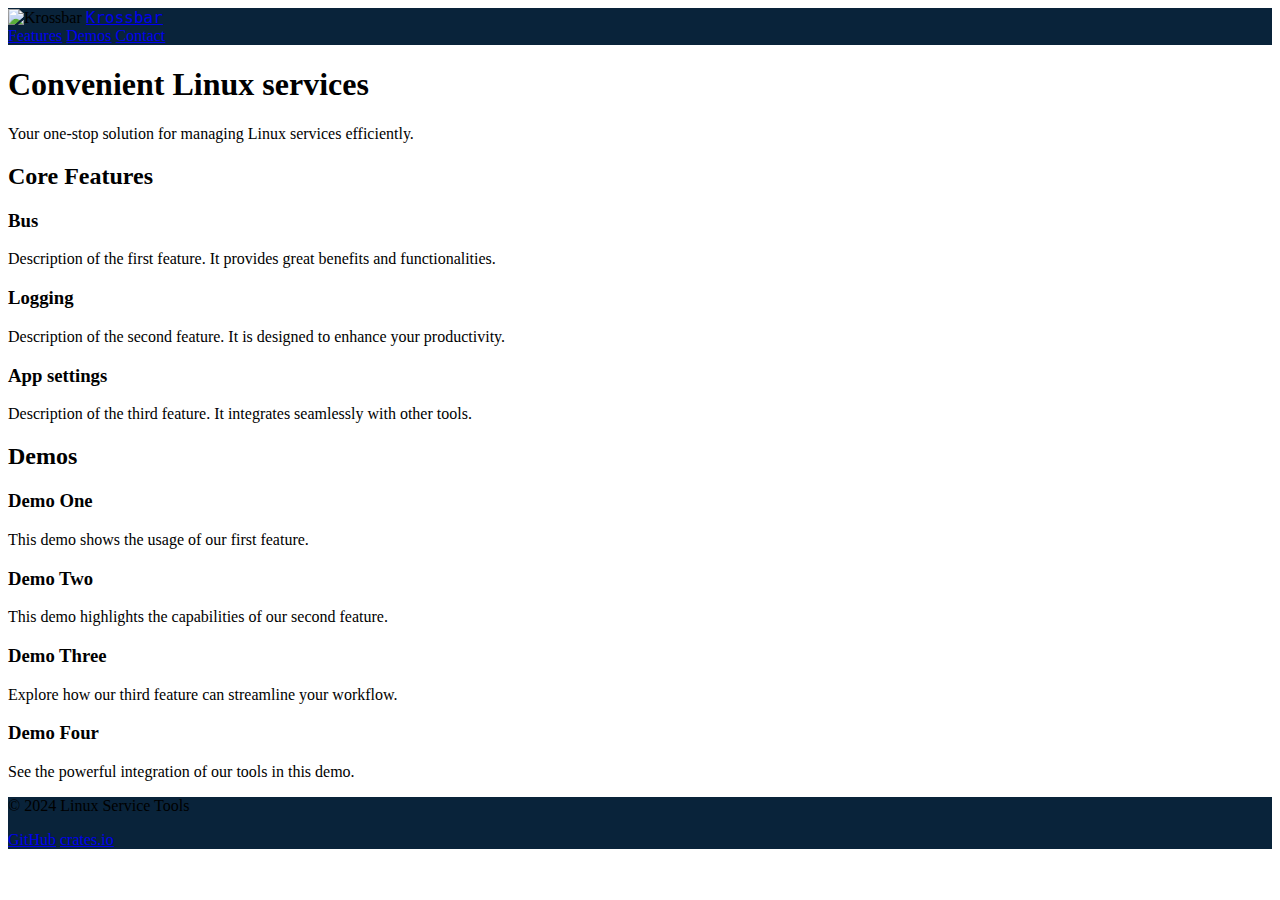
==== index.html @ 27f9d3e5 "Initial commit" ====
<!DOCTYPE html>
<html lang="en">

<head>
    <meta charset="UTF-8">
    <meta name="viewport" content="width=device-width, initial-scale=1.0">
    <title>Linux Service Tools</title>
    <link rel="stylesheet" href="https://cdnjs.cloudflare.com/ajax/libs/tailwindcss/2.2.19/tailwind.min.css">
    <style>
        .blue {
            background-color: rgb(9, 35, 58);
        }

        .title-mono {
            font-family: "Ubuntu Sans Mono", monospace;
            font-optical-sizing: auto;
        }

        .container {
            max-width: 70%;
        }
    </style>
    <link rel="preconnect" href="https://fonts.googleapis.com">
    <link rel="preconnect" href="https://fonts.gstatic.com" crossorigin>
    <link href="https://fonts.googleapis.com/css2?family=Ubuntu+Sans+Mono:ital,wght@0,400..700;1,400..700&display=swap"
        rel="stylesheet">
</head>

<body class="bg-gray-50 text-gray-800">
    <!-- Header -->
    <header class="blue text-white p-4">
        <div class="container mx-auto flex justify-between items-center">
            <div class="flex justify-left items-center">
                <img src="https://avatars.githubusercontent.com/u/106885693?s=200&v=4" alt="Krossbar" class="h-12">
                <a href="/" class="ml-6 text-4xl title-mono">Krossbar</a>
            </div>
            <nav>
                <a href="#features" class="ml-4">Features</a>
                <a href="#demos" class="ml-4">Demos</a>
                <a href="#footer" class="ml-4">Contact</a>
            </nav>
        </div>
    </header>

    <!-- Hero Section -->
    <section class="bg-white py-12">
        <div class="container mx-auto text-center ">
            <h1 class="text-4xl font-bold">Convenient Linux services</h1>
            <p class="mt-4 text-lg">Your one-stop solution for managing Linux services efficiently.</p>
        </div>
    </section>

    <!-- Features Section -->
    <section id="features" class="bg-gray-100 py-12">
        <div class="container mx-auto text-center">
            <h2 class="text-3xl font-bold mb-8">Core Features</h2>
            <div class="grid grid-cols-1 md:grid-cols-3 gap-8">
                <div class="p-4 bg-white rounded-lg shadow">
                    <h3 class="text-xl font-bold">Bus</h3>
                    <p class="mt-2">Description of the first feature. It provides great benefits and functionalities.
                    </p>
                </div>
                <div class="p-4 bg-white rounded-lg shadow">
                    <h3 class="text-xl font-bold">Logging</h3>
                    <p class="mt-2">Description of the second feature. It is designed to enhance your productivity.</p>
                </div>
                <div class="p-4 bg-white rounded-lg shadow">
                    <h3 class="text-xl font-bold">App settings</h3>
                    <p class="mt-2">Description of the third feature. It integrates seamlessly with other tools.</p>
                </div>
            </div>
        </div>
    </section>

    <!-- Demos Section -->
    <section id="demos" class="bg-white py-12">
        <div class="container mx-auto text-center">
            <h2 class="text-3xl font-bold mb-8">Demos</h2>
            <div class="grid grid-cols-1 md:grid-cols-2 gap-8">
                <div class="p-4 bg-gray-100 rounded-lg shadow">
                    <h3 class="text-xl font-bold">Demo One</h3>
                    <p class="mt-2">This demo shows the usage of our first feature.</p>
                    <div class="mt-4">
                        <script id="asciicast-1" src="https://asciinema.org/a/1.js" async></script>
                    </div>
                </div>
                <div class="p-4 bg-gray-100 rounded-lg shadow">
                    <h3 class="text-xl font-bold">Demo Two</h3>
                    <p class="mt-2">This demo highlights the capabilities of our second feature.</p>
                    <div class="mt-4">
                        <script id="asciicast-2" src="https://asciinema.org/a/2.js" async></script>
                    </div>
                </div>
                <div class="p-4 bg-gray-100 rounded-lg shadow">
                    <h3 class="text-xl font-bold">Demo Three</h3>
                    <p class="mt-2">Explore how our third feature can streamline your workflow.</p>
                    <div class="mt-4">
                        <script id="asciicast-3" src="https://asciinema.org/a/3.js" async></script>
                    </div>
                </div>
                <div class="p-4 bg-gray-100 rounded-lg shadow">
                    <h3 class="text-xl font-bold">Demo Four</h3>
                    <p class="mt-2">See the powerful integration of our tools in this demo.</p>
                    <div class="mt-4">
                        <script id="asciicast-4" src="https://asciinema.org/a/4.js" async></script>
                    </div>
                </div>
            </div>
        </div>
    </section>

    <!-- Footer -->
    <footer id="footer" class="blue text-white py-4">
        <div class="container mx-auto text-center">
            <p>&copy; 2024 Linux Service Tools</p>
            <div class="mt-4">
                <a href="https://github.com/yourproject" class="ml-4">GitHub</a>
                <a href="https://crates.io/crates/yourproject" class="ml-4">crates.io</a>
            </div>
        </div>
    </footer>
</body>

</html>
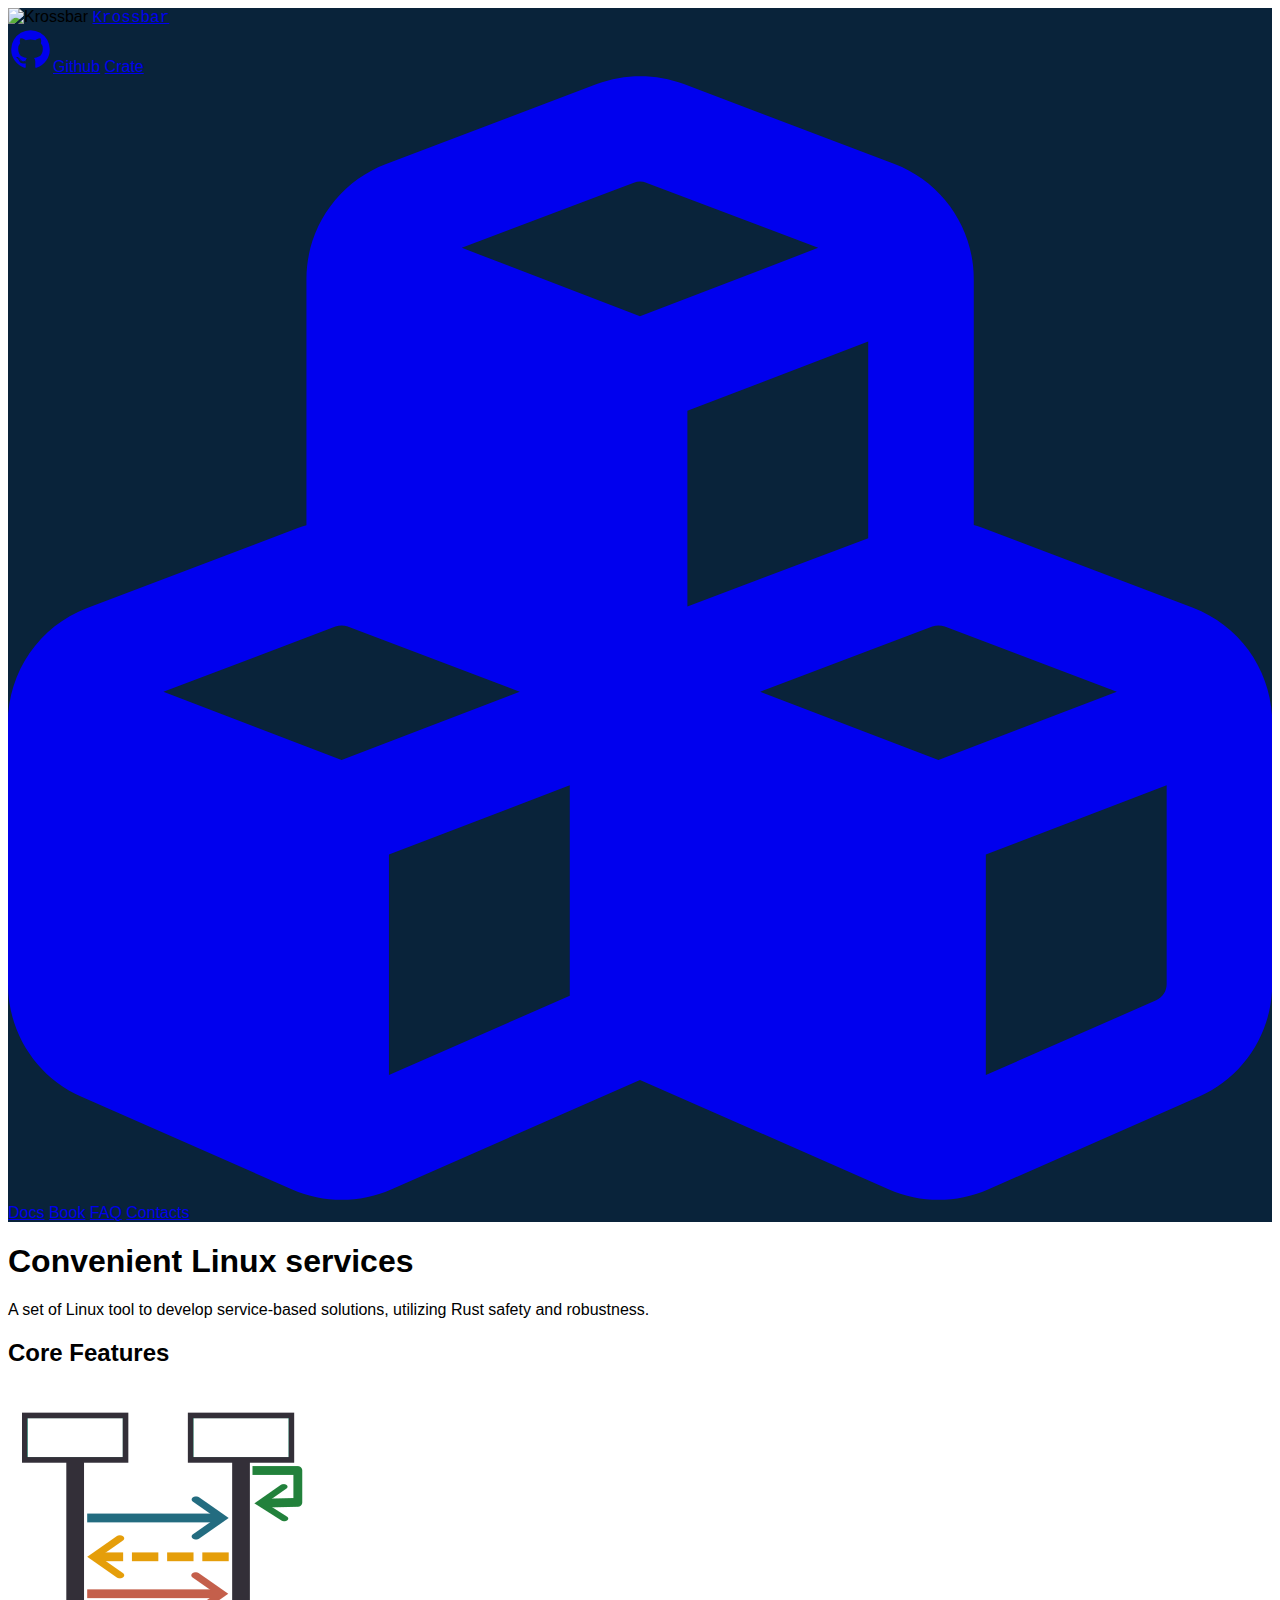
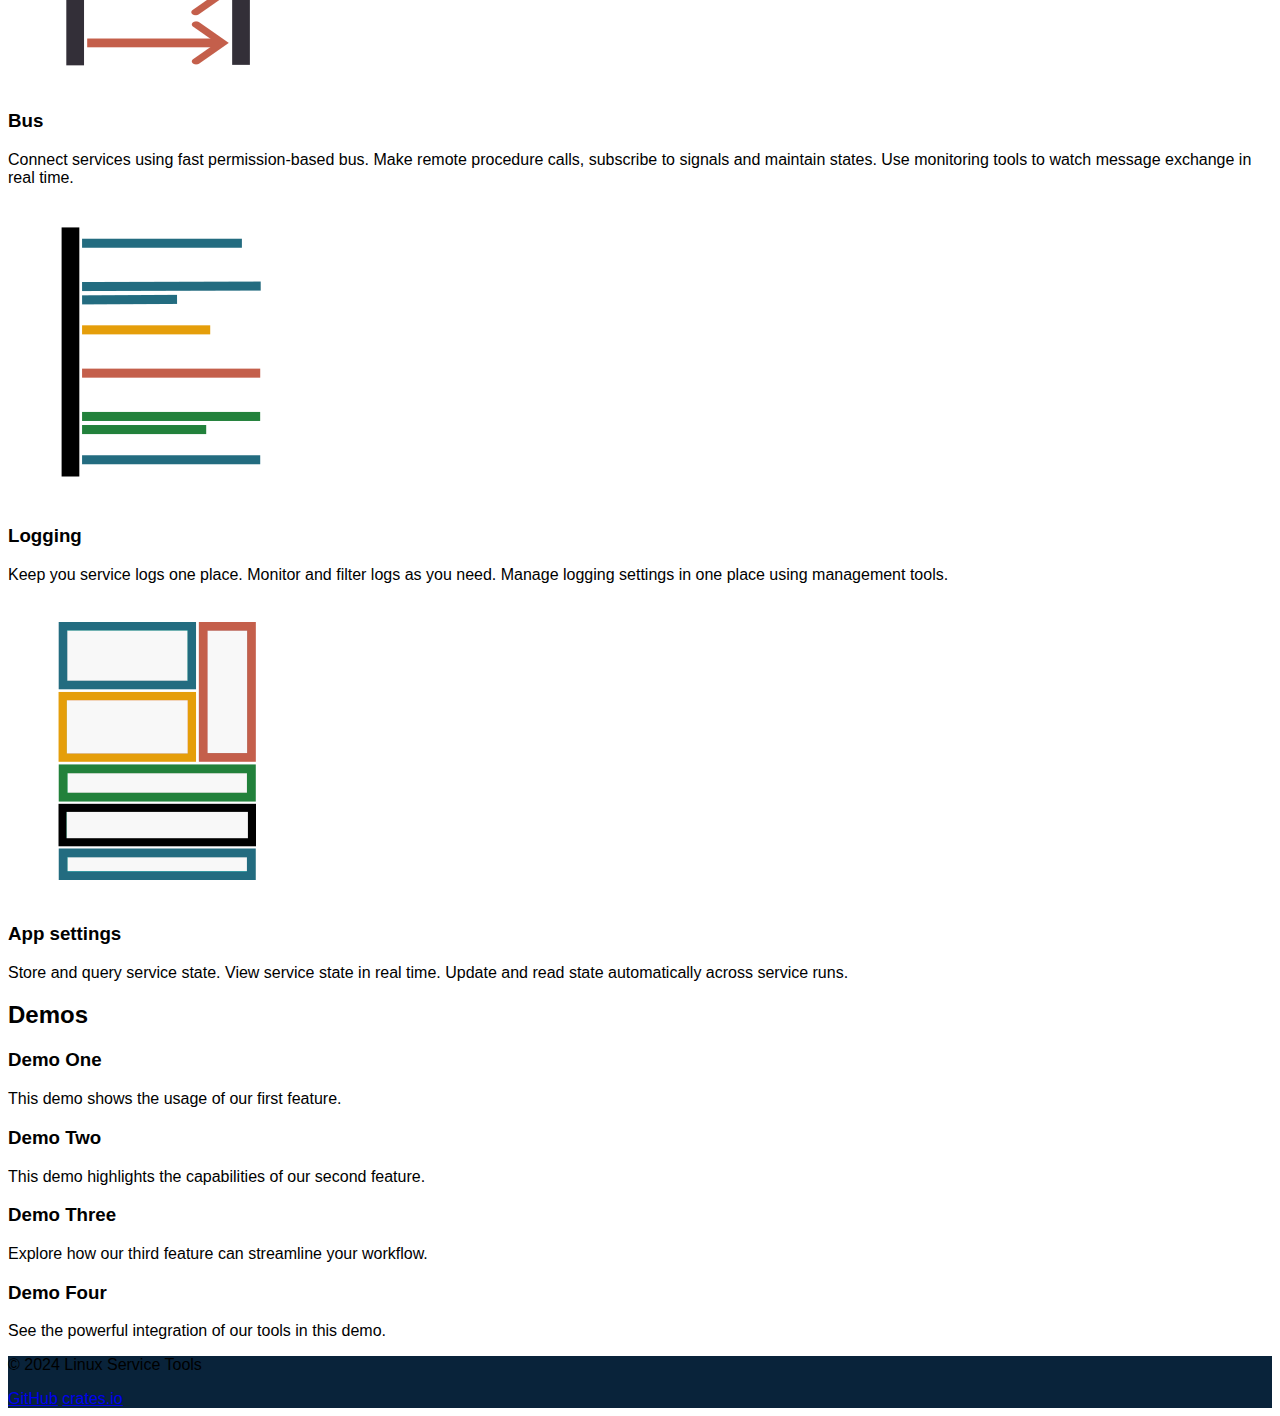
==== commit 5d5e25dd: "Add navbar" ====
--- a/index.html
+++ b/index.html
@@ -7,6 +7,10 @@
     <title>Linux Service Tools</title>
     <link rel="stylesheet" href="https://cdnjs.cloudflare.com/ajax/libs/tailwindcss/2.2.19/tailwind.min.css">
     <style>
+        body {
+            font-family: Verdana, Geneva, Tahoma, sans-serif;
+        }
+
         .blue {
             background-color: rgb(9, 35, 58);
         }
@@ -16,8 +20,15 @@
             font-optical-sizing: auto;
         }
 
-        .container {
-            max-width: 70%;
+        @media (min-width: 1536px) {
+            .container {
+                max-width: 1200px;
+            }
+        }
+
+        .navbar-logo {
+            width: 45px;
+            fill: currentColor;
         }
     </style>
     <link rel="preconnect" href="https://fonts.googleapis.com">
@@ -34,10 +45,27 @@
                 <img src="https://avatars.githubusercontent.com/u/106885693?s=200&v=4" alt="Krossbar" class="h-12">
                 <a href="/" class="ml-6 text-4xl title-mono">Krossbar</a>
             </div>
-            <nav>
-                <a href="#features" class="ml-4">Features</a>
-                <a href="#demos" class="ml-4">Demos</a>
-                <a href="#footer" class="ml-4">Contact</a>
+            <nav class="flex justify-left items-center">
+                <a href="https://github.com/krossbar-platform" class="ml-4 flex justify-left items-center"><svg
+                        width="45" height="45" viewBox="0 0 1792 1792" xmlns="http://www.w3.org/2000/svg">
+                        <path class="navbar-logo tk-svg-path"
+                            d="M896 128q209 0 385.5 103t279.5 279.5 103 385.5q0 251-146.5 451.5t-378.5 277.5q-27 5-40-7t-13-30q0-3 .5-76.5t.5-134.5q0-97-52-142 57-6 102.5-18t94-39 81-66.5 53-105 20.5-150.5q0-119-79-206 37-91-8-204-28-9-81 11t-92 44l-38 24q-93-26-192-26t-192 26q-16-11-42.5-27t-83.5-38.5-85-13.5q-45 113-8 204-79 87-79 206 0 85 20.5 150t52.5 105 80.5 67 94 39 102.5 18q-39 36-49 103-21 10-45 15t-57 5-65.5-21.5-55.5-62.5q-19-32-48.5-52t-49.5-24l-20-3q-21 0-29 4.5t-5 11.5 9 14 13 12l7 5q22 10 43.5 38t31.5 51l10 23q13 38 44 61.5t67 30 69.5 7 55.5-3.5l23-4q0 38 .5 88.5t.5 54.5q0 18-13 30t-40 7q-232-77-378.5-277.5t-146.5-451.5q0-209 103-385.5t279.5-279.5 385.5-103zm-477 1103q3-7-7-12-10-3-13 2-3 7 7 12 9 6 13-2zm31 34q7-5-2-16-10-9-16-3-7 5 2 16 10 10 16 3zm30 45q9-7 0-19-8-13-17-6-9 5 0 18t17 7zm42 42q8-8-4-19-12-12-20-3-9 8 4 19 12 12 20 3zm57 25q3-11-13-16-15-4-19 7t13 15q15 6 19-6zm63 5q0-13-17-11-16 0-16 11 0 13 17 11 16 0 16-11zm58-10q-2-11-18-9-16 3-14 15t18 8 14-14z"
+                            fill="#fff"></path>
+                    </svg><span class="ml-1 text-xl">Github</span></a>
+                <a href="#demos" class="ml-6 flex justify-left items-center"><img class="navbar-logo"
+                        src="https://crates.io/assets/cargo.png" role="none" alt=""><span
+                        class="ml-1 text-xl">Crate</span></a>
+                <a href="https://github.com/krossbar-platform" class="ml-6 flex justify-left items-center"><span
+                        class="navbar-logo" aria-hidden="true"><svg xmlns="http://www.w3.org/2000/svg"
+                            viewBox="0 0 576 512"><!--! Font Awesome Free 6.2.0 by @fontawesome - https://fontawesome.com License - https://fontawesome.com/license/free (Icons: CC BY 4.0, Fonts: SIL OFL 1.1, Code: MIT License) Copyright 2022 Fonticons, Inc. -->
+                            <path
+                                d="M290.8 48.6l78.4 29.7L288 109.5 206.8 78.3l78.4-29.7c1.8-.7 3.8-.7 5.7 0zM136 92.5V204.7c-1.3 .4-2.6 .8-3.9 1.3l-96 36.4C14.4 250.6 0 271.5 0 294.7V413.9c0 22.2 13.1 42.3 33.5 51.3l96 42.2c14.4 6.3 30.7 6.3 45.1 0L288 457.5l113.5 49.9c14.4 6.3 30.7 6.3 45.1 0l96-42.2c20.3-8.9 33.5-29.1 33.5-51.3V294.7c0-23.3-14.4-44.1-36.1-52.4l-96-36.4c-1.3-.5-2.6-.9-3.9-1.3V92.5c0-23.3-14.4-44.1-36.1-52.4l-96-36.4c-12.8-4.8-26.9-4.8-39.7 0l-96 36.4C150.4 48.4 136 69.3 136 92.5zM392 210.6l-82.4 31.2V152.6L392 121v89.6zM154.8 250.9l78.4 29.7L152 311.7 70.8 280.6l78.4-29.7c1.8-.7 3.8-.7 5.7 0zm18.8 204.4V354.8L256 323.2v95.9l-82.4 36.2zM421.2 250.9c1.8-.7 3.8-.7 5.7 0l78.4 29.7L424 311.7l-81.2-31.1 78.4-29.7zM523.2 421.2l-77.6 34.1V354.8L528 323.2v90.7c0 3.2-1.9 6-4.8 7.3z">
+                            </path>
+                        </svg></span><span class="ml-2 text-xl">Docs</span></a>
+                <a href="book" class="ml-6 flex justify-left items-center"><span class="ml-1 text-xl">Book</span></a>
+                <a href="faq" class="ml-6 flex justify-left items-center"><span class="ml-1 text-xl">FAQ</span></a>
+                <a href="contacts" class="ml-6 flex justify-left items-center"><span
+                        class="ml-1 text-xl">Contacts</span></a>
             </nav>
         </div>
     </header>
@@ -46,7 +74,8 @@
     <section class="bg-white py-12">
         <div class="container mx-auto text-center ">
             <h1 class="text-4xl font-bold">Convenient Linux services</h1>
-            <p class="mt-4 text-lg">Your one-stop solution for managing Linux services efficiently.</p>
+            <p class="mt-4 text-xl">A set of Linux tool to develop service-based solutions, utilizing Rust safety and
+                robustness.</p>
         </div>
     </section>
 
@@ -56,17 +85,24 @@
             <h2 class="text-3xl font-bold mb-8">Core Features</h2>
             <div class="grid grid-cols-1 md:grid-cols-3 gap-8">
                 <div class="p-4 bg-white rounded-lg shadow">
+                    <img src="images/feature_bus.png" alt="Bus Image" class="mx-auto mb-4">
                     <h3 class="text-xl font-bold">Bus</h3>
-                    <p class="mt-2">Description of the first feature. It provides great benefits and functionalities.
+                    <p class="mt-2">Connect services using fast permission-based bus. Make remote
+                        procedure calls, subscribe to signals and maintain states. Use monitoring tools to watch message
+                        exchange in real time.
                     </p>
                 </div>
                 <div class="p-4 bg-white rounded-lg shadow">
+                    <img src="images/feature_log.png" alt="Log Image" class="mx-auto mb-4">
                     <h3 class="text-xl font-bold">Logging</h3>
-                    <p class="mt-2">Description of the second feature. It is designed to enhance your productivity.</p>
+                    <p class="mt-2">Keep you service logs one place. Monitor and filter logs as you need. Manage logging
+                        settings in one place using management tools.</p>
                 </div>
                 <div class="p-4 bg-white rounded-lg shadow">
+                    <img src="images/feature_settings.png" alt="Settings Image" class="mx-auto mb-4">
                     <h3 class="text-xl font-bold">App settings</h3>
-                    <p class="mt-2">Description of the third feature. It integrates seamlessly with other tools.</p>
+                    <p class="mt-2">Store and query service state. View service state in real time. Update and read
+                        state automatically across service runs.</p>
                 </div>
             </div>
         </div>
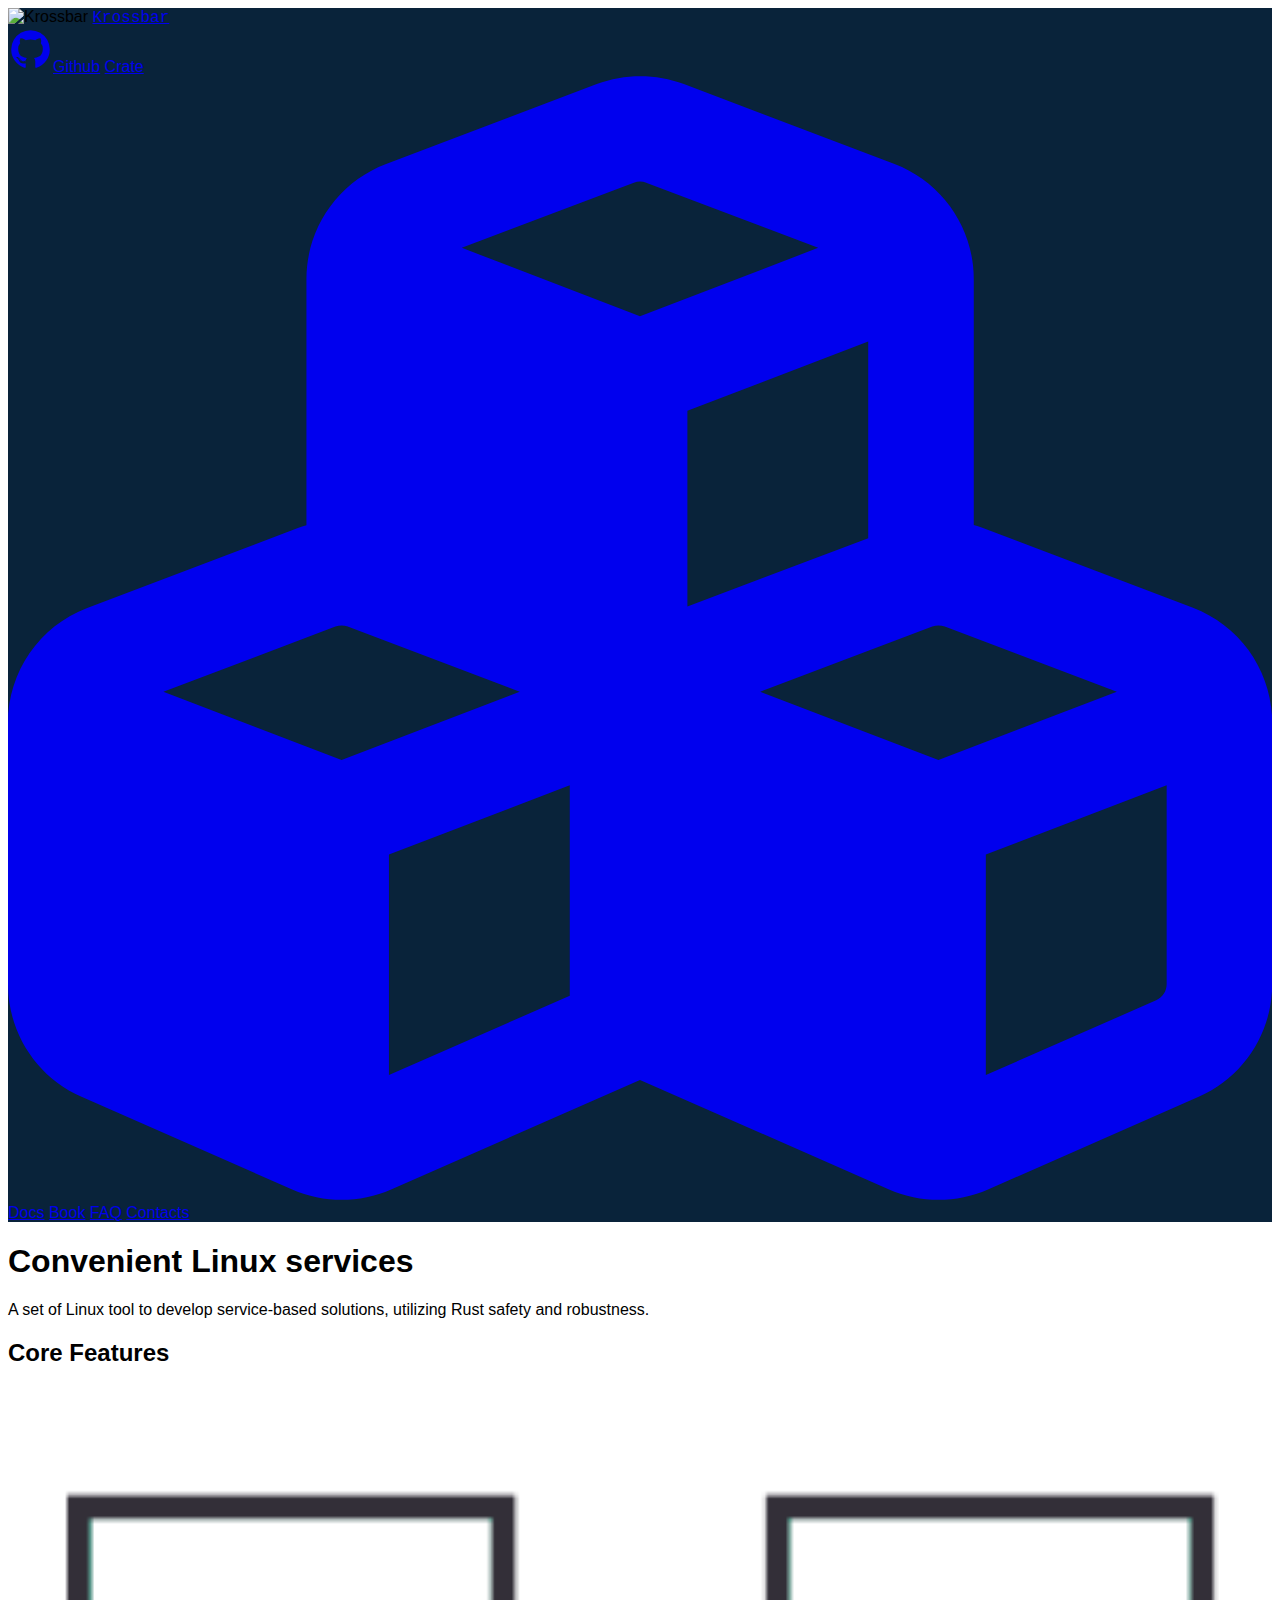
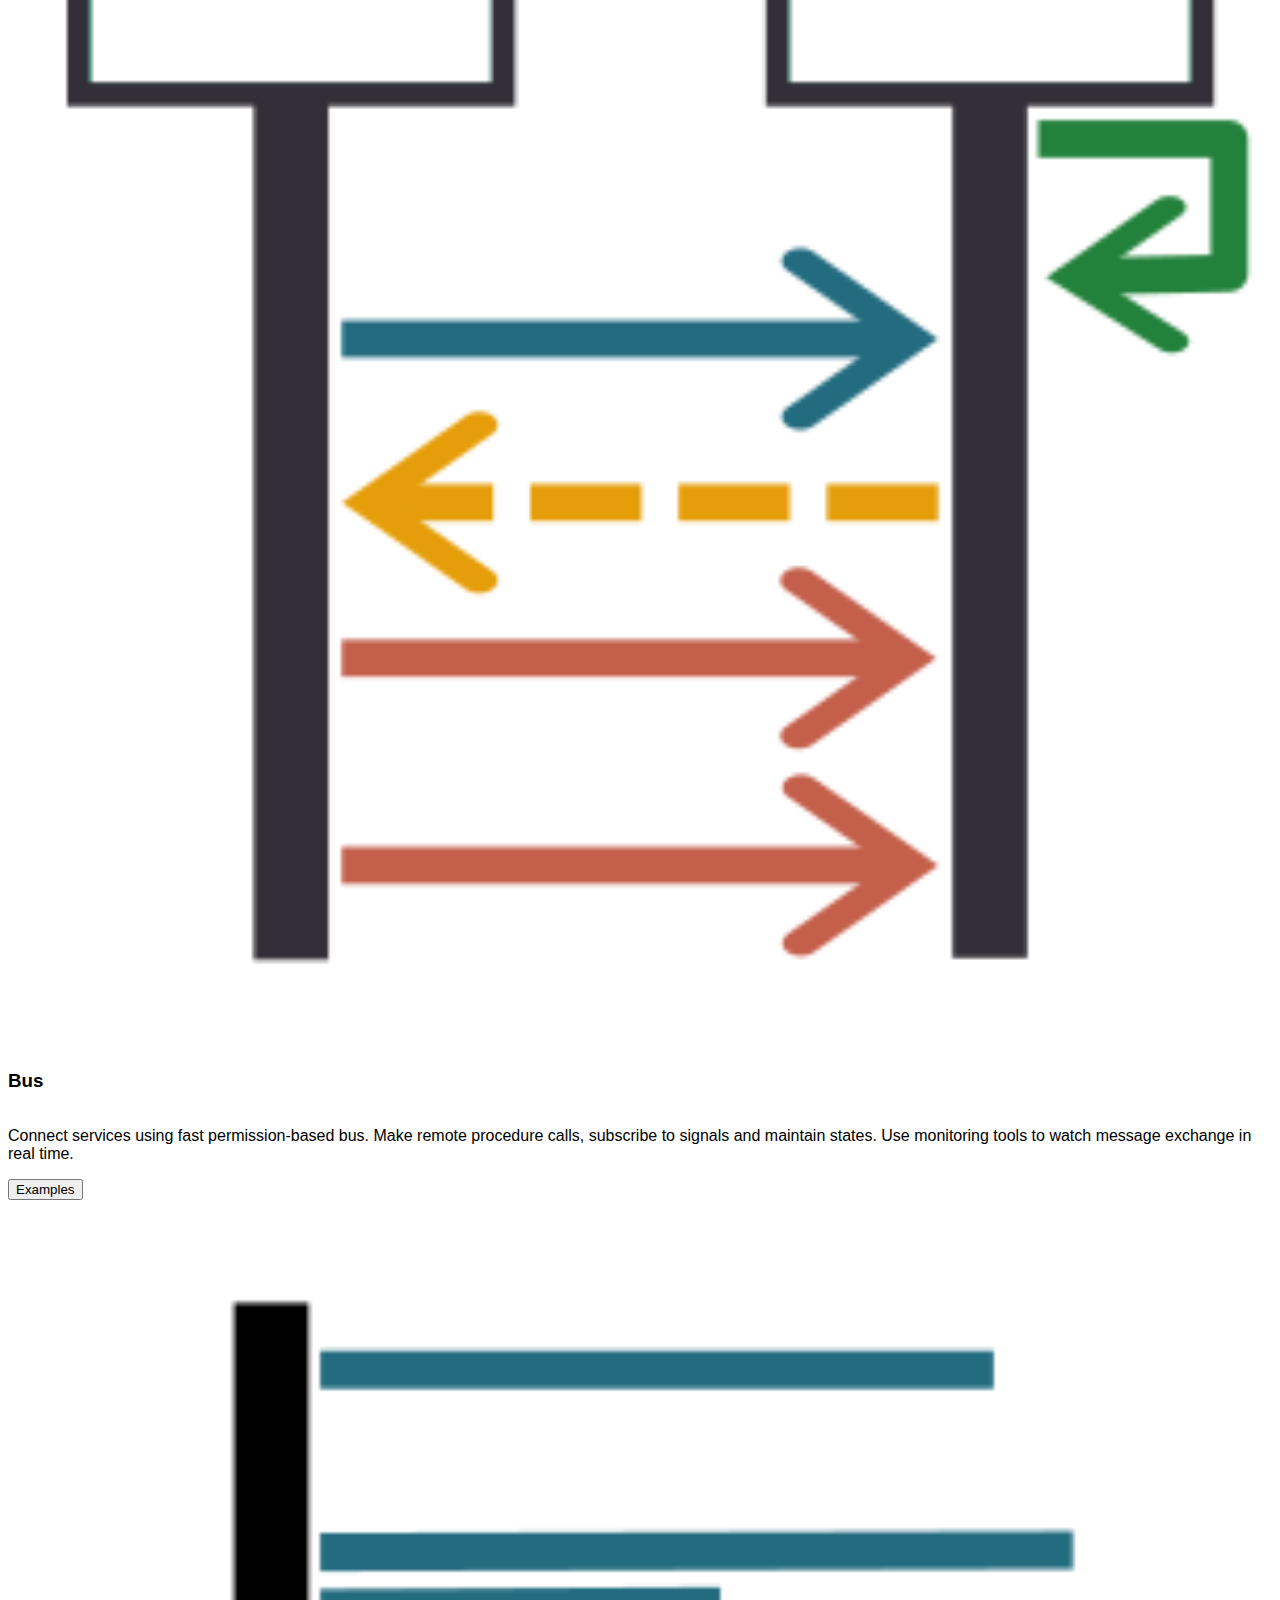
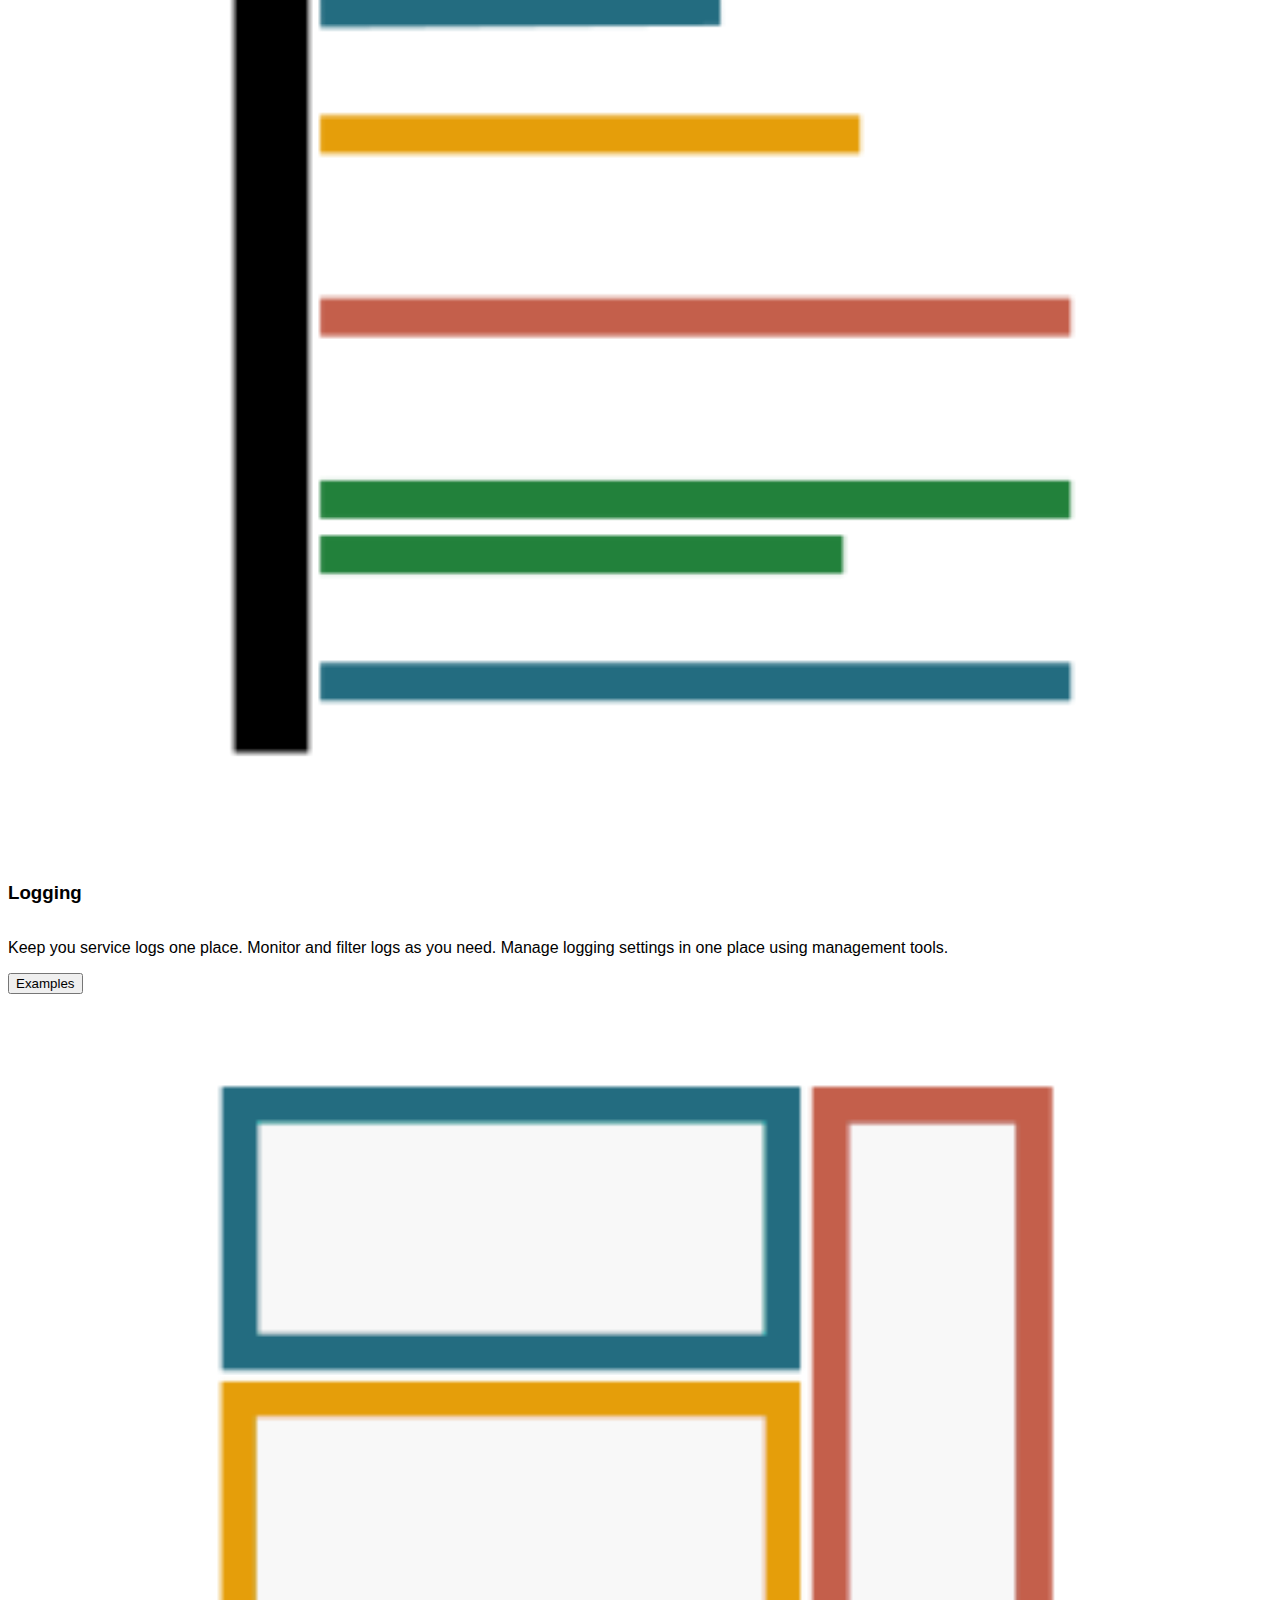
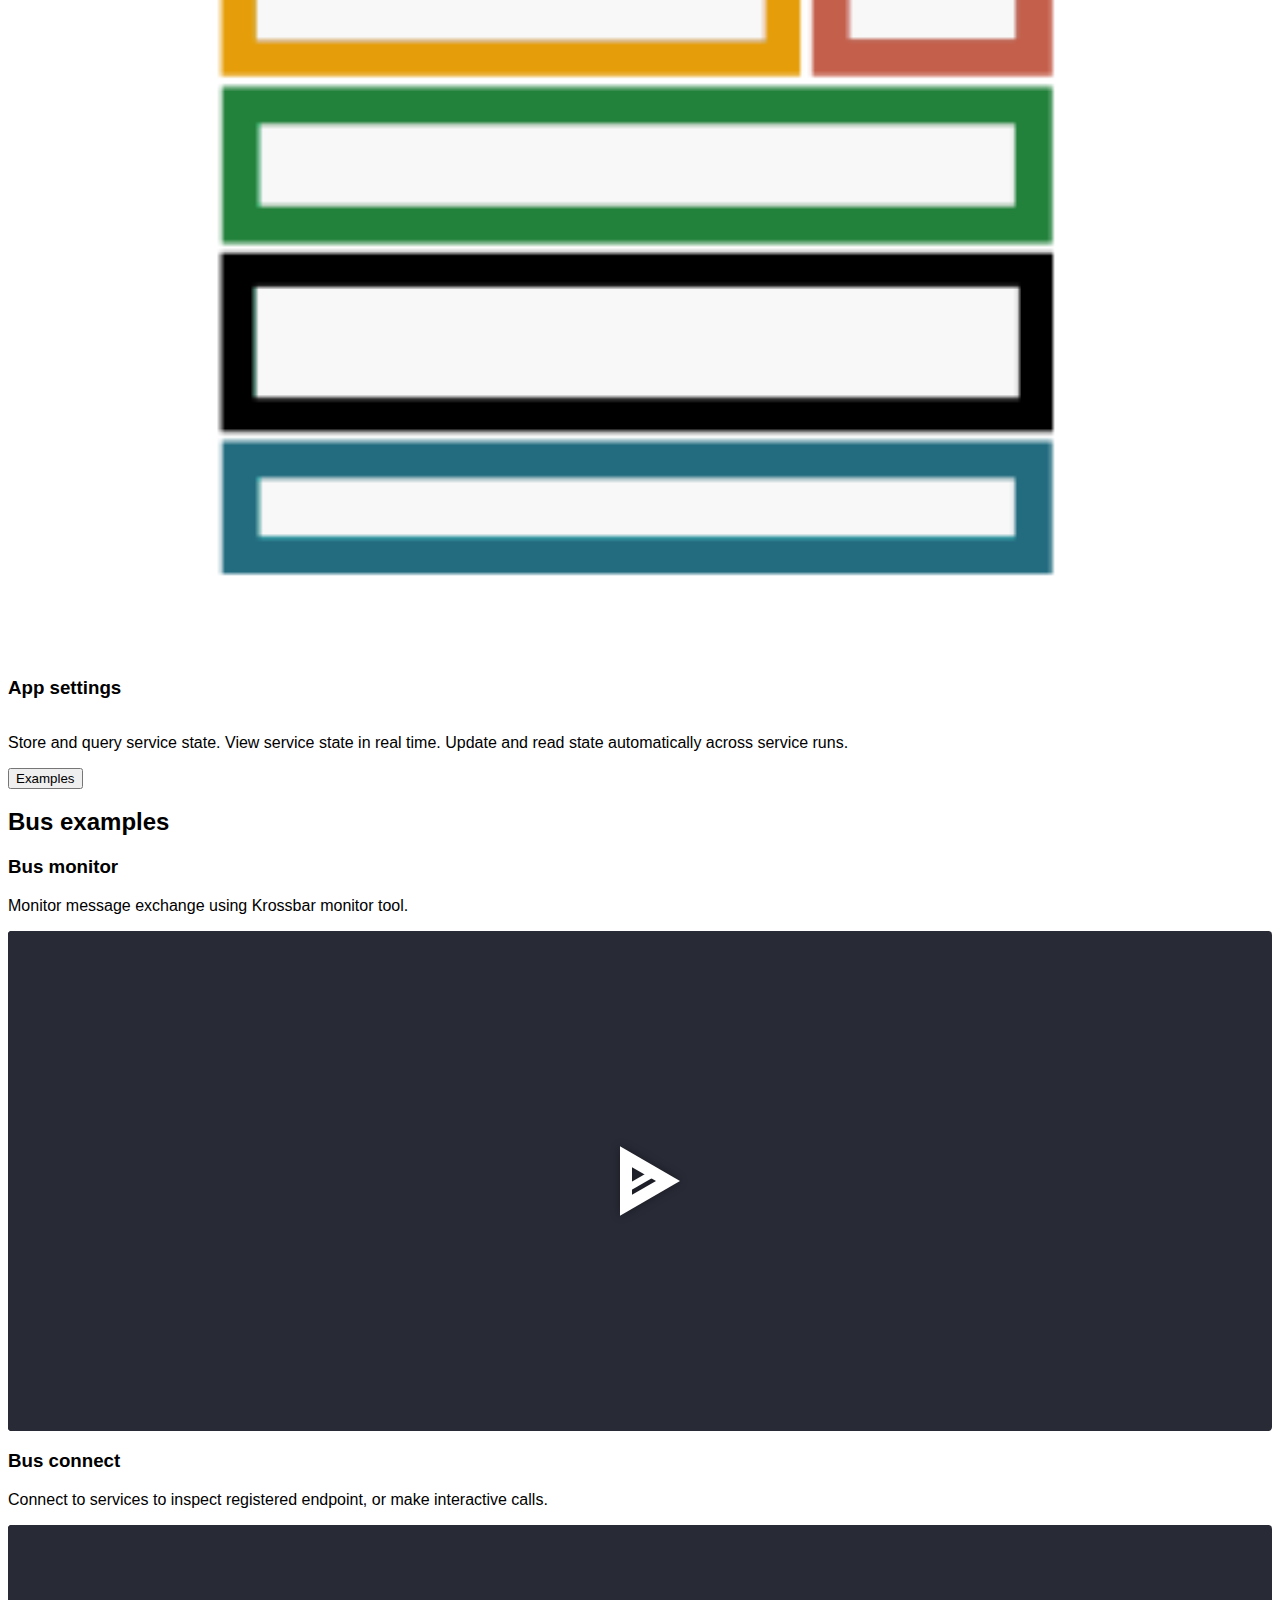
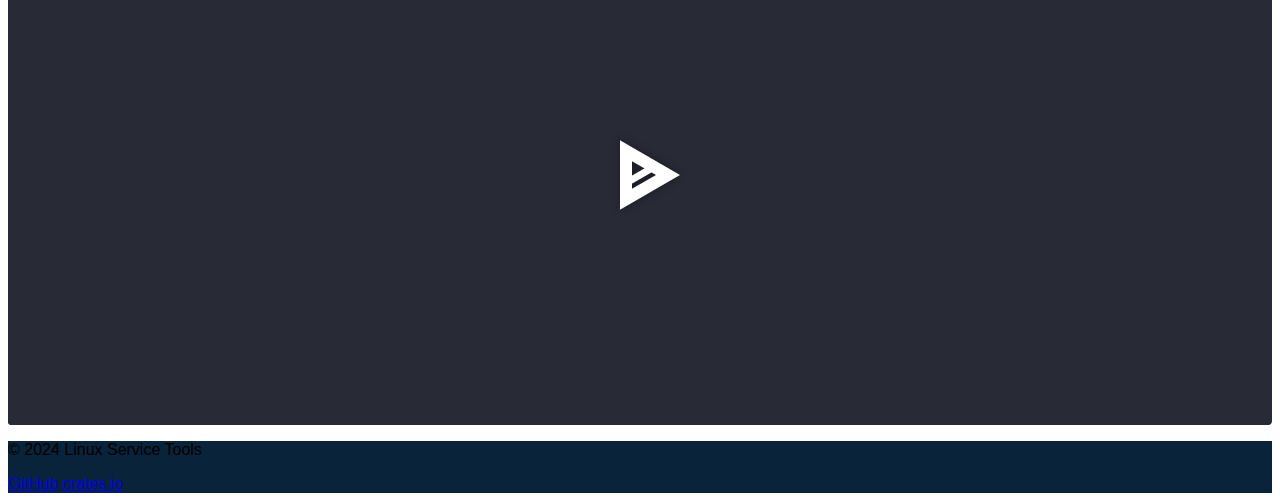
==== commit 851bdae6: "Add demo section" ====
--- a/index.html
+++ b/index.html
@@ -4,7 +4,8 @@
 <head>
     <meta charset="UTF-8">
     <meta name="viewport" content="width=device-width, initial-scale=1.0">
-    <title>Linux Service Tools</title>
+    <title>Krossbar.rs</title>
+    <link rel="icon" type="image/x-icon" href="favicon.ico">
     <link rel="stylesheet" href="https://cdnjs.cloudflare.com/ajax/libs/tailwindcss/2.2.19/tailwind.min.css">
     <style>
         body {
@@ -29,15 +30,48 @@
         .navbar-logo {
             width: 45px;
             fill: currentColor;
+        }
+
+        .flex-column {
+            justify-content: space-between;
+            flex-direction: column;
+            display: flex;
+        }
+
+        .demo-player {
+            width: 100%;
+        }
+
+        .ap-player {
+            height: 500px !important;
+        }
+
+        .ap-play-button span {
+            display: flex !important;
+            justify-content: center;
         }
     </style>
     <link rel="preconnect" href="https://fonts.googleapis.com">
     <link rel="preconnect" href="https://fonts.gstatic.com" crossorigin>
     <link href="https://fonts.googleapis.com/css2?family=Ubuntu+Sans+Mono:ital,wght@0,400..700;1,400..700&display=swap"
         rel="stylesheet">
+    <link rel="stylesheet" href="asciinema-player.css">
+    <script src="asciinema-player.min.js"></script>
+    <script>
+        var loadDemos = function () {
+            AsciinemaPlayer.create('demos/intro.cast', document.getElementById('bus-demo-1'), {
+                loop: true,
+                theme: 'dracula'
+            });
+            AsciinemaPlayer.create('demos/intro.cast', document.getElementById('bus-demo-2'), {
+                loop: true,
+                theme: 'dracula'
+            });
+        }
+    </script>
 </head>
 
-<body class="bg-gray-50 text-gray-800">
+<body class="bg-gray-50 text-gray-800" onload="loadDemos();">
     <!-- Header -->
     <header class="blue text-white p-4">
         <div class="container mx-auto flex justify-between items-center">
@@ -52,19 +86,20 @@
                             d="M896 128q209 0 385.5 103t279.5 279.5 103 385.5q0 251-146.5 451.5t-378.5 277.5q-27 5-40-7t-13-30q0-3 .5-76.5t.5-134.5q0-97-52-142 57-6 102.5-18t94-39 81-66.5 53-105 20.5-150.5q0-119-79-206 37-91-8-204-28-9-81 11t-92 44l-38 24q-93-26-192-26t-192 26q-16-11-42.5-27t-83.5-38.5-85-13.5q-45 113-8 204-79 87-79 206 0 85 20.5 150t52.5 105 80.5 67 94 39 102.5 18q-39 36-49 103-21 10-45 15t-57 5-65.5-21.5-55.5-62.5q-19-32-48.5-52t-49.5-24l-20-3q-21 0-29 4.5t-5 11.5 9 14 13 12l7 5q22 10 43.5 38t31.5 51l10 23q13 38 44 61.5t67 30 69.5 7 55.5-3.5l23-4q0 38 .5 88.5t.5 54.5q0 18-13 30t-40 7q-232-77-378.5-277.5t-146.5-451.5q0-209 103-385.5t279.5-279.5 385.5-103zm-477 1103q3-7-7-12-10-3-13 2-3 7 7 12 9 6 13-2zm31 34q7-5-2-16-10-9-16-3-7 5 2 16 10 10 16 3zm30 45q9-7 0-19-8-13-17-6-9 5 0 18t17 7zm42 42q8-8-4-19-12-12-20-3-9 8 4 19 12 12 20 3zm57 25q3-11-13-16-15-4-19 7t13 15q15 6 19-6zm63 5q0-13-17-11-16 0-16 11 0 13 17 11 16 0 16-11zm58-10q-2-11-18-9-16 3-14 15t18 8 14-14z"
                             fill="#fff"></path>
                     </svg><span class="ml-1 text-xl">Github</span></a>
-                <a href="#demos" class="ml-6 flex justify-left items-center"><img class="navbar-logo"
-                        src="https://crates.io/assets/cargo.png" role="none" alt=""><span
+                <a href="https://crates.io/search?q=krossbar" class="ml-6 flex justify-left items-center"><img
+                        class="navbar-logo" src="https://crates.io/assets/cargo.png" role="none" alt=""><span
                         class="ml-1 text-xl">Crate</span></a>
-                <a href="https://github.com/krossbar-platform" class="ml-6 flex justify-left items-center"><span
-                        class="navbar-logo" aria-hidden="true"><svg xmlns="http://www.w3.org/2000/svg"
+                <a href="https://docs.rs/releases/search?query=krossbar"
+                    class="ml-6 flex justify-left items-center"><span class="navbar-logo" aria-hidden="true"><svg
+                            xmlns="http://www.w3.org/2000/svg"
                             viewBox="0 0 576 512"><!--! Font Awesome Free 6.2.0 by @fontawesome - https://fontawesome.com License - https://fontawesome.com/license/free (Icons: CC BY 4.0, Fonts: SIL OFL 1.1, Code: MIT License) Copyright 2022 Fonticons, Inc. -->
                             <path
                                 d="M290.8 48.6l78.4 29.7L288 109.5 206.8 78.3l78.4-29.7c1.8-.7 3.8-.7 5.7 0zM136 92.5V204.7c-1.3 .4-2.6 .8-3.9 1.3l-96 36.4C14.4 250.6 0 271.5 0 294.7V413.9c0 22.2 13.1 42.3 33.5 51.3l96 42.2c14.4 6.3 30.7 6.3 45.1 0L288 457.5l113.5 49.9c14.4 6.3 30.7 6.3 45.1 0l96-42.2c20.3-8.9 33.5-29.1 33.5-51.3V294.7c0-23.3-14.4-44.1-36.1-52.4l-96-36.4c-1.3-.5-2.6-.9-3.9-1.3V92.5c0-23.3-14.4-44.1-36.1-52.4l-96-36.4c-12.8-4.8-26.9-4.8-39.7 0l-96 36.4C150.4 48.4 136 69.3 136 92.5zM392 210.6l-82.4 31.2V152.6L392 121v89.6zM154.8 250.9l78.4 29.7L152 311.7 70.8 280.6l78.4-29.7c1.8-.7 3.8-.7 5.7 0zm18.8 204.4V354.8L256 323.2v95.9l-82.4 36.2zM421.2 250.9c1.8-.7 3.8-.7 5.7 0l78.4 29.7L424 311.7l-81.2-31.1 78.4-29.7zM523.2 421.2l-77.6 34.1V354.8L528 323.2v90.7c0 3.2-1.9 6-4.8 7.3z">
                             </path>
                         </svg></span><span class="ml-2 text-xl">Docs</span></a>
-                <a href="book" class="ml-6 flex justify-left items-center"><span class="ml-1 text-xl">Book</span></a>
-                <a href="faq" class="ml-6 flex justify-left items-center"><span class="ml-1 text-xl">FAQ</span></a>
-                <a href="contacts" class="ml-6 flex justify-left items-center"><span
+                <a href="book/" class="ml-6 flex justify-left items-center"><span class="ml-1 text-xl">Book</span></a>
+                <a href="faq/" class="ml-6 flex justify-left items-center"><span class="ml-1 text-xl">FAQ</span></a>
+                <a href="contacts/" class="ml-6 flex justify-left items-center"><span
                         class="ml-1 text-xl">Contacts</span></a>
             </nav>
         </div>
@@ -72,7 +107,7 @@
 
     <!-- Hero Section -->
     <section class="bg-white py-12">
-        <div class="container mx-auto text-center ">
+        <div class="container mx-auto text-center">
             <h1 class="text-4xl font-bold">Convenient Linux services</h1>
             <p class="mt-4 text-xl">A set of Linux tool to develop service-based solutions, utilizing Rust safety and
                 robustness.</p>
@@ -80,29 +115,47 @@
     </section>
 
     <!-- Features Section -->
-    <section id="features" class="bg-gray-100 py-12">
+    <section id="features" class="bg-gray-50 py-12">
         <div class="container mx-auto text-center">
             <h2 class="text-3xl font-bold mb-8">Core Features</h2>
             <div class="grid grid-cols-1 md:grid-cols-3 gap-8">
-                <div class="p-4 bg-white rounded-lg shadow">
+                <div class="p-4 bg-white rounded-lg shadow flex-column">
                     <img src="images/feature_bus.png" alt="Bus Image" class="mx-auto mb-4">
                     <h3 class="text-xl font-bold">Bus</h3>
                     <p class="mt-2">Connect services using fast permission-based bus. Make remote
                         procedure calls, subscribe to signals and maintain states. Use monitoring tools to watch message
                         exchange in real time.
                     </p>
-                </div>
-                <div class="p-4 bg-white rounded-lg shadow">
+                    <a href="#bus-examples">
+                        <button type="button"
+                            class="text-gray-900 bg-white hover:bg-gray-100 border border-gray-200 font-medium rounded-lg text-sm px-5 py-2.5 text-center inline-flex items-center me-2 mb-2 mt-4">
+                            Examples
+                        </button>
+                    </a>
+                </div>
+                <div class="p-4 bg-white rounded-lg shadow flex-column">
                     <img src="images/feature_log.png" alt="Log Image" class="mx-auto mb-4">
                     <h3 class="text-xl font-bold">Logging</h3>
                     <p class="mt-2">Keep you service logs one place. Monitor and filter logs as you need. Manage logging
                         settings in one place using management tools.</p>
-                </div>
-                <div class="p-4 bg-white rounded-lg shadow">
+                    <a href="#log-examples">
+                        <button type="button"
+                            class="text-gray-900 bg-white hover:bg-gray-100 border border-gray-200 font-medium rounded-lg text-sm px-5 py-2.5 text-center inline-flex items-center me-2 mb-2 mt-4">
+                            Examples
+                        </button>
+                    </a>
+                </div>
+                <div class="p-4 bg-white rounded-lg shadow flex-column">
                     <img src="images/feature_settings.png" alt="Settings Image" class="mx-auto mb-4">
                     <h3 class="text-xl font-bold">App settings</h3>
                     <p class="mt-2">Store and query service state. View service state in real time. Update and read
                         state automatically across service runs.</p>
+                    <a href="#settings-examples">
+                        <button type="button"
+                            class="text-gray-900 bg-white hover:bg-gray-100 border border-gray-200 font-medium rounded-lg text-sm px-5 py-2.5 text-center inline-flex items-center me-2 mb-2 mt-4">
+                            Examples
+                        </button>
+                    </a>
                 </div>
             </div>
         </div>
@@ -110,35 +163,28 @@
 
     <!-- Demos Section -->
     <section id="demos" class="bg-white py-12">
-        <div class="container mx-auto text-center">
-            <h2 class="text-3xl font-bold mb-8">Demos</h2>
-            <div class="grid grid-cols-1 md:grid-cols-2 gap-8">
-                <div class="p-4 bg-gray-100 rounded-lg shadow">
-                    <h3 class="text-xl font-bold">Demo One</h3>
-                    <p class="mt-2">This demo shows the usage of our first feature.</p>
-                    <div class="mt-4">
-                        <script id="asciicast-1" src="https://asciinema.org/a/1.js" async></script>
-                    </div>
-                </div>
-                <div class="p-4 bg-gray-100 rounded-lg shadow">
-                    <h3 class="text-xl font-bold">Demo Two</h3>
-                    <p class="mt-2">This demo highlights the capabilities of our second feature.</p>
-                    <div class="mt-4">
-                        <script id="asciicast-2" src="https://asciinema.org/a/2.js" async></script>
-                    </div>
-                </div>
-                <div class="p-4 bg-gray-100 rounded-lg shadow">
-                    <h3 class="text-xl font-bold">Demo Three</h3>
-                    <p class="mt-2">Explore how our third feature can streamline your workflow.</p>
-                    <div class="mt-4">
-                        <script id="asciicast-3" src="https://asciinema.org/a/3.js" async></script>
-                    </div>
-                </div>
-                <div class="p-4 bg-gray-100 rounded-lg shadow">
-                    <h3 class="text-xl font-bold">Demo Four</h3>
-                    <p class="mt-2">See the powerful integration of our tools in this demo.</p>
-                    <div class="mt-4">
-                        <script id="asciicast-4" src="https://asciinema.org/a/4.js" async></script>
+        <div class="container mx-auto text-center items-center">
+            <h2 class="text-3xl font-bold mb-8"><a name="bus-examples">Bus examples</a></h2>
+            <div class="p-4 bg-gray-50 rounded-lg shadow mb-4">
+                <div class="flex flex-row">
+                    <div class="w-1/3 p-4">
+                        <h3 class="text-xl font-bold mb-4">Bus monitor</h3>
+                        <p class="flex text-xl">Monitor message exchange using Krossbar monitor tool.</p>
+                    </div>
+                    <div class="flex w-2/3 h-fit">
+                        <div class="demo-player" id="bus-demo-1"></div>
+                    </div>
+                </div>
+            </div>
+            <div class="p-4 bg-gray-50 rounded-lg shadow mb-4">
+                <div class="flex flex-row">
+                    <div class="w-1/3 p-4">
+                        <h3 class="text-xl font-bold mb-4">Bus connect</h3>
+                        <p class="flex text-xl">Connect to services to inspect registered endpoint, or make interactive
+                            calls.</p>
+                    </div>
+                    <div class="flex w-2/3 h-fit">
+                        <div class="demo-player" id="bus-demo-2"></div>
                     </div>
                 </div>
             </div>
--- a/asciinema-player.css
+++ b/asciinema-player.css
@@ -0,0 +1,2295 @@
+div.ap-wrapper {
+  outline: none;
+  height: 100%;
+  display: flex;
+  justify-content: center;
+}
+div.ap-wrapper .title-bar {
+  display: none;
+  top: -78px;
+  transition: top 0.15s linear;
+  position: absolute;
+  left: 0;
+  right: 0;
+  box-sizing: content-box;
+  font-size: 20px;
+  line-height: 1em;
+  padding: 15px;
+  font-family: sans-serif;
+  color: white;
+  background-color: rgba(0, 0, 0, 0.8);
+}
+div.ap-wrapper .title-bar img {
+  vertical-align: middle;
+  height: 48px;
+  margin-right: 16px;
+}
+div.ap-wrapper .title-bar a {
+  color: white;
+  text-decoration: underline;
+}
+div.ap-wrapper .title-bar a:hover {
+  text-decoration: none;
+}
+div.ap-wrapper:fullscreen {
+  background-color: #000;
+  width: 100%;
+  align-items: center;
+}
+div.ap-wrapper:fullscreen div.ap-player {
+  position: static;
+}
+div.ap-wrapper:fullscreen .title-bar {
+  display: initial;
+}
+div.ap-wrapper:fullscreen.hud .title-bar {
+  top: 0;
+}
+div.ap-wrapper div.ap-player {
+  text-align: left;
+  display: inline-block;
+  padding: 0px;
+  position: relative;
+  box-sizing: content-box;
+  overflow: hidden;
+  max-width: 100%;
+  border-radius: 4px;
+  font-size: 15px;
+  background-color: var(--term-color-background);
+}
+.ap-player {
+  --term-color-foreground: #ffffff;
+  --term-color-background: #000000;
+  --term-color-0: var(--term-color-foreground);
+  --term-color-1: var(--term-color-foreground);
+  --term-color-2: var(--term-color-foreground);
+  --term-color-3: var(--term-color-foreground);
+  --term-color-4: var(--term-color-foreground);
+  --term-color-5: var(--term-color-foreground);
+  --term-color-6: var(--term-color-foreground);
+  --term-color-7: var(--term-color-foreground);
+  --term-color-8: var(--term-color-0);
+  --term-color-9: var(--term-color-1);
+  --term-color-10: var(--term-color-2);
+  --term-color-11: var(--term-color-3);
+  --term-color-12: var(--term-color-4);
+  --term-color-13: var(--term-color-5);
+  --term-color-14: var(--term-color-6);
+  --term-color-15: var(--term-color-7);
+}
+.ap-player .fg-0 {
+  --fg: var(--term-color-0);
+}
+.ap-player .bg-0 {
+  --bg: var(--term-color-0);
+}
+.ap-player .fg-1 {
+  --fg: var(--term-color-1);
+}
+.ap-player .bg-1 {
+  --bg: var(--term-color-1);
+}
+.ap-player .fg-2 {
+  --fg: var(--term-color-2);
+}
+.ap-player .bg-2 {
+  --bg: var(--term-color-2);
+}
+.ap-player .fg-3 {
+  --fg: var(--term-color-3);
+}
+.ap-player .bg-3 {
+  --bg: var(--term-color-3);
+}
+.ap-player .fg-4 {
+  --fg: var(--term-color-4);
+}
+.ap-player .bg-4 {
+  --bg: var(--term-color-4);
+}
+.ap-player .fg-5 {
+  --fg: var(--term-color-5);
+}
+.ap-player .bg-5 {
+  --bg: var(--term-color-5);
+}
+.ap-player .fg-6 {
+  --fg: var(--term-color-6);
+}
+.ap-player .bg-6 {
+  --bg: var(--term-color-6);
+}
+.ap-player .fg-7 {
+  --fg: var(--term-color-7);
+}
+.ap-player .bg-7 {
+  --bg: var(--term-color-7);
+}
+.ap-player .fg-8 {
+  --fg: var(--term-color-8);
+}
+.ap-player .bg-8 {
+  --bg: var(--term-color-8);
+}
+.ap-player .fg-9 {
+  --fg: var(--term-color-9);
+}
+.ap-player .bg-9 {
+  --bg: var(--term-color-9);
+}
+.ap-player .fg-10 {
+  --fg: var(--term-color-10);
+}
+.ap-player .bg-10 {
+  --bg: var(--term-color-10);
+}
+.ap-player .fg-11 {
+  --fg: var(--term-color-11);
+}
+.ap-player .bg-11 {
+  --bg: var(--term-color-11);
+}
+.ap-player .fg-12 {
+  --fg: var(--term-color-12);
+}
+.ap-player .bg-12 {
+  --bg: var(--term-color-12);
+}
+.ap-player .fg-13 {
+  --fg: var(--term-color-13);
+}
+.ap-player .bg-13 {
+  --bg: var(--term-color-13);
+}
+.ap-player .fg-14 {
+  --fg: var(--term-color-14);
+}
+.ap-player .bg-14 {
+  --bg: var(--term-color-14);
+}
+.ap-player .fg-15 {
+  --fg: var(--term-color-15);
+}
+.ap-player .bg-15 {
+  --bg: var(--term-color-15);
+}
+.ap-player .fg-8,
+.ap-player .fg-9,
+.ap-player .fg-10,
+.ap-player .fg-11,
+.ap-player .fg-12,
+.ap-player .fg-13,
+.ap-player .fg-14,
+.ap-player .fg-15 {
+  font-weight: bold;
+}
+pre.ap-terminal {
+  box-sizing: content-box;
+  overflow: hidden;
+  padding: 0;
+  margin: 0px;
+  display: block;
+  white-space: pre;
+  word-wrap: normal;
+  word-break: normal;
+  border-radius: 0;
+  border-style: solid;
+  cursor: text;
+  border-width: 0.75em;
+  color: var(--term-color-foreground);
+  background-color: var(--term-color-background);
+  border-color: var(--term-color-background);
+  outline: none;
+  font-family: Consolas, Menlo, 'Bitstream Vera Sans Mono', monospace, 'Powerline Symbols';
+  font-variant-ligatures: none;
+}
+pre.ap-terminal .ap-line {
+  letter-spacing: normal;
+  overflow: hidden;
+}
+pre.ap-terminal .ap-line span {
+  padding: 0;
+  display: inline-block;
+  height: 100%;
+}
+pre.ap-terminal .ap-line {
+  display: block;
+  width: 100%;
+  position: relative;
+}
+pre.ap-terminal .ap-line span {
+  position: absolute;
+  color: var(--fg);
+  background-color: var(--bg);
+}
+pre.ap-terminal .ap-line .ap-inverse {
+  color: var(--bg);
+  background-color: var(--fg);
+}
+pre.ap-terminal .ap-line .cp-2580 {
+  border-top: calc(0.5em * var(--term-line-height)) solid var(--fg);
+  box-sizing: border-box;
+}
+pre.ap-terminal .ap-line .cp-2581 {
+  border-bottom: calc(0.125em * var(--term-line-height)) solid var(--fg);
+  box-sizing: border-box;
+}
+pre.ap-terminal .ap-line .cp-2582 {
+  border-bottom: calc(0.25em * var(--term-line-height)) solid var(--fg);
+  box-sizing: border-box;
+}
+pre.ap-terminal .ap-line .cp-2583 {
+  border-bottom: calc(0.375em * var(--term-line-height)) solid var(--fg);
+  box-sizing: border-box;
+}
+pre.ap-terminal .ap-line .cp-2584 {
+  border-bottom: calc(0.5em * var(--term-line-height)) solid var(--fg);
+  box-sizing: border-box;
+}
+pre.ap-terminal .ap-line .cp-2585 {
+  border-bottom: calc(0.625em * var(--term-line-height)) solid var(--fg);
+  box-sizing: border-box;
+}
+pre.ap-terminal .ap-line .cp-2586 {
+  border-bottom: calc(0.75em * var(--term-line-height)) solid var(--fg);
+  box-sizing: border-box;
+}
+pre.ap-terminal .ap-line .cp-2587 {
+  border-bottom: calc(0.875em * var(--term-line-height)) solid var(--fg);
+  box-sizing: border-box;
+}
+pre.ap-terminal .ap-line .cp-2588 {
+  background-color: var(--fg);
+}
+pre.ap-terminal .ap-line .cp-2589 {
+  border-left: 0.875ch solid var(--fg);
+  box-sizing: border-box;
+}
+pre.ap-terminal .ap-line .cp-258a {
+  border-left: 0.75ch solid var(--fg);
+  box-sizing: border-box;
+}
+pre.ap-terminal .ap-line .cp-258b {
+  border-left: 0.625ch solid var(--fg);
+  box-sizing: border-box;
+}
+pre.ap-terminal .ap-line .cp-258c {
+  border-left: 0.5ch solid var(--fg);
+  box-sizing: border-box;
+}
+pre.ap-terminal .ap-line .cp-258d {
+  border-left: 0.375ch solid var(--fg);
+  box-sizing: border-box;
+}
+pre.ap-terminal .ap-line .cp-258e {
+  border-left: 0.25ch solid var(--fg);
+  box-sizing: border-box;
+}
+pre.ap-terminal .ap-line .cp-258f {
+  border-left: 0.125ch solid var(--fg);
+  box-sizing: border-box;
+}
+pre.ap-terminal .ap-line .cp-2590 {
+  border-right: 0.5ch solid var(--fg);
+  box-sizing: border-box;
+}
+pre.ap-terminal .ap-line .cp-2591 {
+  background-color: color-mix(in srgb, var(--fg) 25%, var(--bg));
+}
+pre.ap-terminal .ap-line .cp-2592 {
+  background-color: color-mix(in srgb, var(--fg) 50%, var(--bg));
+}
+pre.ap-terminal .ap-line .cp-2593 {
+  background-color: color-mix(in srgb, var(--fg) 75%, var(--bg));
+}
+pre.ap-terminal .ap-line .cp-2594 {
+  border-top: calc(0.125em * var(--term-line-height)) solid var(--fg);
+  box-sizing: border-box;
+}
+pre.ap-terminal .ap-line .cp-2595 {
+  border-right: 0.125ch solid var(--fg);
+  box-sizing: border-box;
+}
+pre.ap-terminal .ap-line .cp-2596 {
+  border-right: 0.5ch solid var(--bg);
+  border-top: calc(0.5em * var(--term-line-height)) solid var(--bg);
+  background-color: var(--fg);
+  box-sizing: border-box;
+}
+pre.ap-terminal .ap-line .cp-2597 {
+  border-left: 0.5ch solid var(--bg);
+  border-top: calc(0.5em * var(--term-line-height)) solid var(--bg);
+  background-color: var(--fg);
+  box-sizing: border-box;
+}
+pre.ap-terminal .ap-line .cp-2598 {
+  border-right: 0.5ch solid var(--bg);
+  border-bottom: calc(0.5em * var(--term-line-height)) solid var(--bg);
+  background-color: var(--fg);
+  box-sizing: border-box;
+}
+pre.ap-terminal .ap-line .cp-2599 {
+  border-left: 0.5ch solid var(--fg);
+  border-bottom: calc(0.5em * var(--term-line-height)) solid var(--fg);
+  box-sizing: border-box;
+}
+pre.ap-terminal .ap-line .cp-259a {
+  box-sizing: border-box;
+}
+pre.ap-terminal .ap-line .cp-259a::before,
+pre.ap-terminal .ap-line .cp-259a::after {
+  content: '';
+  position: absolute;
+  width: 0.5ch;
+  height: calc(0.5em * var(--term-line-height));
+  background-color: var(--fg);
+}
+pre.ap-terminal .ap-line .cp-259a::before {
+  top: 0;
+  left: 0;
+}
+pre.ap-terminal .ap-line .cp-259a::after {
+  bottom: 0;
+  right: 0;
+}
+pre.ap-terminal .ap-line .cp-259b {
+  border-left: 0.5ch solid var(--fg);
+  border-top: calc(0.5em * var(--term-line-height)) solid var(--fg);
+  box-sizing: border-box;
+}
+pre.ap-terminal .ap-line .cp-259c {
+  border-right: 0.5ch solid var(--fg);
+  border-top: calc(0.5em * var(--term-line-height)) solid var(--fg);
+  box-sizing: border-box;
+}
+pre.ap-terminal .ap-line .cp-259d {
+  border-left: 0.5ch solid var(--bg);
+  border-bottom: calc(0.5em * var(--term-line-height)) solid var(--bg);
+  background-color: var(--fg);
+  box-sizing: border-box;
+}
+pre.ap-terminal .ap-line .cp-259e {
+  box-sizing: border-box;
+}
+pre.ap-terminal .ap-line .cp-259e::before,
+pre.ap-terminal .ap-line .cp-259e::after {
+  content: '';
+  position: absolute;
+  width: 0.5ch;
+  height: calc(0.5em * var(--term-line-height));
+  background-color: var(--fg);
+}
+pre.ap-terminal .ap-line .cp-259e::before {
+  top: 0;
+  right: 0;
+}
+pre.ap-terminal .ap-line .cp-259e::after {
+  bottom: 0;
+  left: 0;
+}
+pre.ap-terminal .ap-line .cp-259f {
+  border-right: 0.5ch solid var(--fg);
+  border-bottom: calc(0.5em * var(--term-line-height)) solid var(--fg);
+  box-sizing: border-box;
+}
+pre.ap-terminal .ap-line .cp-e0b0 {
+  border-left: 1ch solid var(--fg);
+  border-top: calc(0.5em * var(--term-line-height)) solid transparent;
+  border-bottom: calc(0.5em * var(--term-line-height)) solid transparent;
+  box-sizing: border-box;
+}
+pre.ap-terminal .ap-line .cp-e0b2 {
+  border-right: 1ch solid var(--fg);
+  border-top: calc(0.5em * var(--term-line-height)) solid transparent;
+  border-bottom: calc(0.5em * var(--term-line-height)) solid transparent;
+  box-sizing: border-box;
+}
+pre.ap-terminal.ap-cursor-on .ap-line .ap-cursor {
+  color: var(--bg);
+  background-color: var(--fg);
+  border-radius: 0.05em;
+}
+pre.ap-terminal.ap-cursor-on .ap-line .ap-cursor.ap-inverse {
+  color: var(--fg);
+  background-color: var(--bg);
+}
+pre.ap-terminal:not(.ap-blink) .ap-line .ap-blink {
+  color: transparent;
+}
+pre.ap-terminal .ap-bright {
+  font-weight: bold;
+}
+pre.ap-terminal .ap-faint {
+  opacity: 0.5;
+}
+pre.ap-terminal .ap-underline {
+  text-decoration: underline;
+}
+pre.ap-terminal .ap-italic {
+  font-style: italic;
+}
+pre.ap-terminal .ap-strikethrough {
+  text-decoration: line-through;
+}
+.ap-line span {
+  --fg: var(--term-color-foreground);
+  --bg: var(--term-color-background);
+}
+div.ap-player div.ap-control-bar {
+  width: 100%;
+  height: 32px;
+  display: flex;
+  justify-content: space-between;
+  align-items: stretch;
+  background: linear-gradient(to bottom, rgba(0, 0, 0, 0.5) 0%, #000000 25%, #000000 100%);
+  color: #bbb;
+  box-sizing: content-box;
+  line-height: 1;
+  position: absolute;
+  bottom: 0;
+  left: 0;
+  opacity: 0;
+  transition: opacity 0.15s linear;
+  user-select: none;
+  z-index: 30;
+}
+div.ap-player div.ap-control-bar * {
+  box-sizing: inherit;
+  font-size: 0;
+  font-family: Helvetica, Arial, sans-serif;
+  font-weight: bold;
+}
+div.ap-control-bar svg.ap-icon path {
+  fill: #bbb;
+}
+div.ap-control-bar span.ap-playback-button {
+  display: block;
+  flex: 0 0 auto;
+  cursor: pointer;
+  height: 12px;
+  width: 12px;
+  padding: 10px;
+}
+div.ap-control-bar span.ap-playback-button svg {
+  height: 12px;
+  width: 12px;
+}
+div.ap-control-bar span.ap-timer {
+  display: block;
+  flex: 0 0 auto;
+  min-width: 50px;
+  margin: 0 10px;
+  height: 100%;
+  text-align: center;
+  font-size: 11px;
+  line-height: 34px;
+  cursor: default;
+}
+div.ap-control-bar span.ap-timer span {
+  display: inline-block;
+  font-size: inherit;
+}
+div.ap-control-bar span.ap-timer .ap-time-remaining {
+  display: none;
+}
+div.ap-control-bar span.ap-timer:hover .ap-time-elapsed {
+  display: none;
+}
+div.ap-control-bar span.ap-timer:hover .ap-time-remaining {
+  display: inline;
+}
+div.ap-control-bar .ap-progressbar {
+  display: block;
+  flex: 1 1 auto;
+  height: 100%;
+  padding: 0 10px;
+}
+div.ap-control-bar .ap-progressbar .ap-bar {
+  display: block;
+  position: relative;
+  cursor: default;
+  height: 100%;
+  font-size: 0;
+}
+div.ap-control-bar .ap-progressbar .ap-bar .ap-gutter {
+  display: block;
+  position: absolute;
+  top: 15px;
+  left: 0;
+  right: 0;
+  height: 3px;
+  background-color: #333;
+}
+div.ap-control-bar .ap-progressbar .ap-bar .ap-gutter .ap-gutter-fill {
+  display: inline-block;
+  height: 100%;
+  background-color: #bbb;
+  border-radius: 3px;
+  z-index: 10;
+}
+div.ap-control-bar.ap-seekable .ap-progressbar .ap-bar {
+  cursor: pointer;
+}
+div.ap-control-bar .ap-fullscreen-button {
+  display: block;
+  flex: 0 0 auto;
+  width: 14px;
+  height: 14px;
+  padding: 9px;
+  cursor: pointer;
+}
+div.ap-control-bar .ap-fullscreen-button svg {
+  width: 14px;
+  height: 14px;
+}
+div.ap-control-bar .ap-fullscreen-button svg:first-child {
+  display: inline;
+}
+div.ap-control-bar .ap-fullscreen-button svg:last-child {
+  display: none;
+}
+div.ap-wrapper.ap-hud .ap-control-bar {
+  opacity: 1;
+}
+div.ap-wrapper:fullscreen .ap-fullscreen-button svg:first-child {
+  display: none;
+}
+div.ap-wrapper:fullscreen .ap-fullscreen-button svg:last-child {
+  display: inline;
+}
+span.ap-progressbar span.ap-marker-container {
+  display: block;
+  top: 0;
+  bottom: 0;
+  width: 21px;
+  position: absolute;
+  margin-left: -10px;
+  z-index: 9;
+}
+span.ap-marker-container span.ap-marker {
+  display: block;
+  top: 13px;
+  bottom: 12px;
+  left: 7px;
+  right: 7px;
+  background-color: #555;
+  position: absolute;
+  transition: top 0.1s, bottom 0.1s, left 0.1s, right 0.1s, background-color 0.1s;
+  border-radius: 50%;
+}
+span.ap-marker-container span.ap-marker.ap-marker-past {
+  background-color: #bbb;
+}
+span.ap-marker-container span.ap-marker:hover,
+span.ap-marker-container:hover span.ap-marker {
+  background-color: #bbb;
+  top: 11px;
+  bottom: 10px;
+  left: 5px;
+  right: 5px;
+}
+span.ap-marker-container span.ap-marker-tooltip {
+  visibility: hidden;
+  background-color: #333;
+  color: #bbb;
+  text-align: center;
+  padding: 2px 8px 0px 8px;
+  border-radius: 4px;
+  position: absolute;
+  z-index: 1;
+  white-space: nowrap;
+  /* Prevents the text from wrapping and makes sure the tooltip width adapts to the text length */
+  font-size: 11px;
+  line-height: 2em;
+  bottom: 100%;
+  left: 50%;
+  transform: translateX(-50%);
+}
+span.ap-marker-container:hover span.ap-marker-tooltip {
+  visibility: visible;
+}
+.ap-player .ap-overlay {
+  z-index: 10;
+  background-repeat: no-repeat;
+  background-position: center;
+  position: absolute;
+  top: 0;
+  left: 0;
+  right: 0;
+  bottom: 0;
+  display: flex;
+  justify-content: center;
+  align-items: center;
+}
+.ap-player .ap-overlay-start {
+  cursor: pointer;
+}
+.ap-player .ap-overlay-start .ap-play-button {
+  font-size: 0px;
+  position: absolute;
+  left: 0;
+  top: 0;
+  right: 0;
+  bottom: 0;
+  text-align: center;
+  color: white;
+  height: 80px;
+  max-height: 66%;
+  margin: auto;
+}
+.ap-player .ap-overlay-start .ap-play-button div {
+  height: 100%;
+}
+.ap-player .ap-overlay-start .ap-play-button div span {
+  height: 100%;
+  display: block;
+}
+.ap-player .ap-overlay-start .ap-play-button div span svg {
+  height: 100%;
+}
+.ap-player .ap-overlay-start .ap-play-button svg {
+  filter: drop-shadow(0px 0px 5px rgba(0, 0, 0, 0.4));
+}
+.ap-player .ap-overlay-loading .ap-loader {
+  width: 48px;
+  height: 48px;
+  border-radius: 50%;
+  display: inline-block;
+  position: relative;
+  border: 10px solid;
+  border-color: rgba(255, 255, 255, 0.3) rgba(255, 255, 255, 0.5) rgba(255, 255, 255, 0.7) #ffffff;
+  border-color: color-mix(in srgb, var(--term-color-foreground) 30%, var(--term-color-background)) color-mix(in srgb, var(--term-color-foreground) 50%, var(--term-color-background)) color-mix(in srgb, var(--term-color-foreground) 70%, var(--term-color-background)) color-mix(in srgb, var(--term-color-foreground) 100%, var(--term-color-background));
+  box-sizing: border-box;
+  animation: ap-loader-rotation 1s linear infinite;
+}
+.ap-player .ap-overlay-info {
+  background-color: var(--term-color-background);
+}
+.ap-player .ap-overlay-info span {
+  font-family: Consolas, Menlo, 'Bitstream Vera Sans Mono', monospace, 'Powerline Symbols';
+  font-variant-ligatures: none;
+  font-size: 2em;
+  color: var(--term-color-foreground);
+}
+.ap-player .ap-overlay-info span .ap-line {
+  letter-spacing: normal;
+  overflow: hidden;
+}
+.ap-player .ap-overlay-info span .ap-line span {
+  padding: 0;
+  display: inline-block;
+  height: 100%;
+}
+.ap-player .ap-overlay-error span {
+  font-size: 8em;
+}
+@keyframes ap-loader-rotation {
+  0% {
+    transform: rotate(0deg);
+  }
+  100% {
+    transform: rotate(360deg);
+  }
+}
+.ap-terminal .fg-16 {
+  --fg: #000000;
+}
+.ap-terminal .bg-16 {
+  --bg: #000000;
+}
+.ap-terminal .fg-17 {
+  --fg: #00005f;
+}
+.ap-terminal .bg-17 {
+  --bg: #00005f;
+}
+.ap-terminal .fg-18 {
+  --fg: #000087;
+}
+.ap-terminal .bg-18 {
+  --bg: #000087;
+}
+.ap-terminal .fg-19 {
+  --fg: #0000af;
+}
+.ap-terminal .bg-19 {
+  --bg: #0000af;
+}
+.ap-terminal .fg-20 {
+  --fg: #0000d7;
+}
+.ap-terminal .bg-20 {
+  --bg: #0000d7;
+}
+.ap-terminal .fg-21 {
+  --fg: #0000ff;
+}
+.ap-terminal .bg-21 {
+  --bg: #0000ff;
+}
+.ap-terminal .fg-22 {
+  --fg: #005f00;
+}
+.ap-terminal .bg-22 {
+  --bg: #005f00;
+}
+.ap-terminal .fg-23 {
+  --fg: #005f5f;
+}
+.ap-terminal .bg-23 {
+  --bg: #005f5f;
+}
+.ap-terminal .fg-24 {
+  --fg: #005f87;
+}
+.ap-terminal .bg-24 {
+  --bg: #005f87;
+}
+.ap-terminal .fg-25 {
+  --fg: #005faf;
+}
+.ap-terminal .bg-25 {
+  --bg: #005faf;
+}
+.ap-terminal .fg-26 {
+  --fg: #005fd7;
+}
+.ap-terminal .bg-26 {
+  --bg: #005fd7;
+}
+.ap-terminal .fg-27 {
+  --fg: #005fff;
+}
+.ap-terminal .bg-27 {
+  --bg: #005fff;
+}
+.ap-terminal .fg-28 {
+  --fg: #008700;
+}
+.ap-terminal .bg-28 {
+  --bg: #008700;
+}
+.ap-terminal .fg-29 {
+  --fg: #00875f;
+}
+.ap-terminal .bg-29 {
+  --bg: #00875f;
+}
+.ap-terminal .fg-30 {
+  --fg: #008787;
+}
+.ap-terminal .bg-30 {
+  --bg: #008787;
+}
+.ap-terminal .fg-31 {
+  --fg: #0087af;
+}
+.ap-terminal .bg-31 {
+  --bg: #0087af;
+}
+.ap-terminal .fg-32 {
+  --fg: #0087d7;
+}
+.ap-terminal .bg-32 {
+  --bg: #0087d7;
+}
+.ap-terminal .fg-33 {
+  --fg: #0087ff;
+}
+.ap-terminal .bg-33 {
+  --bg: #0087ff;
+}
+.ap-terminal .fg-34 {
+  --fg: #00af00;
+}
+.ap-terminal .bg-34 {
+  --bg: #00af00;
+}
+.ap-terminal .fg-35 {
+  --fg: #00af5f;
+}
+.ap-terminal .bg-35 {
+  --bg: #00af5f;
+}
+.ap-terminal .fg-36 {
+  --fg: #00af87;
+}
+.ap-terminal .bg-36 {
+  --bg: #00af87;
+}
+.ap-terminal .fg-37 {
+  --fg: #00afaf;
+}
+.ap-terminal .bg-37 {
+  --bg: #00afaf;
+}
+.ap-terminal .fg-38 {
+  --fg: #00afd7;
+}
+.ap-terminal .bg-38 {
+  --bg: #00afd7;
+}
+.ap-terminal .fg-39 {
+  --fg: #00afff;
+}
+.ap-terminal .bg-39 {
+  --bg: #00afff;
+}
+.ap-terminal .fg-40 {
+  --fg: #00d700;
+}
+.ap-terminal .bg-40 {
+  --bg: #00d700;
+}
+.ap-terminal .fg-41 {
+  --fg: #00d75f;
+}
+.ap-terminal .bg-41 {
+  --bg: #00d75f;
+}
+.ap-terminal .fg-42 {
+  --fg: #00d787;
+}
+.ap-terminal .bg-42 {
+  --bg: #00d787;
+}
+.ap-terminal .fg-43 {
+  --fg: #00d7af;
+}
+.ap-terminal .bg-43 {
+  --bg: #00d7af;
+}
+.ap-terminal .fg-44 {
+  --fg: #00d7d7;
+}
+.ap-terminal .bg-44 {
+  --bg: #00d7d7;
+}
+.ap-terminal .fg-45 {
+  --fg: #00d7ff;
+}
+.ap-terminal .bg-45 {
+  --bg: #00d7ff;
+}
+.ap-terminal .fg-46 {
+  --fg: #00ff00;
+}
+.ap-terminal .bg-46 {
+  --bg: #00ff00;
+}
+.ap-terminal .fg-47 {
+  --fg: #00ff5f;
+}
+.ap-terminal .bg-47 {
+  --bg: #00ff5f;
+}
+.ap-terminal .fg-48 {
+  --fg: #00ff87;
+}
+.ap-terminal .bg-48 {
+  --bg: #00ff87;
+}
+.ap-terminal .fg-49 {
+  --fg: #00ffaf;
+}
+.ap-terminal .bg-49 {
+  --bg: #00ffaf;
+}
+.ap-terminal .fg-50 {
+  --fg: #00ffd7;
+}
+.ap-terminal .bg-50 {
+  --bg: #00ffd7;
+}
+.ap-terminal .fg-51 {
+  --fg: #00ffff;
+}
+.ap-terminal .bg-51 {
+  --bg: #00ffff;
+}
+.ap-terminal .fg-52 {
+  --fg: #5f0000;
+}
+.ap-terminal .bg-52 {
+  --bg: #5f0000;
+}
+.ap-terminal .fg-53 {
+  --fg: #5f005f;
+}
+.ap-terminal .bg-53 {
+  --bg: #5f005f;
+}
+.ap-terminal .fg-54 {
+  --fg: #5f0087;
+}
+.ap-terminal .bg-54 {
+  --bg: #5f0087;
+}
+.ap-terminal .fg-55 {
+  --fg: #5f00af;
+}
+.ap-terminal .bg-55 {
+  --bg: #5f00af;
+}
+.ap-terminal .fg-56 {
+  --fg: #5f00d7;
+}
+.ap-terminal .bg-56 {
+  --bg: #5f00d7;
+}
+.ap-terminal .fg-57 {
+  --fg: #5f00ff;
+}
+.ap-terminal .bg-57 {
+  --bg: #5f00ff;
+}
+.ap-terminal .fg-58 {
+  --fg: #5f5f00;
+}
+.ap-terminal .bg-58 {
+  --bg: #5f5f00;
+}
+.ap-terminal .fg-59 {
+  --fg: #5f5f5f;
+}
+.ap-terminal .bg-59 {
+  --bg: #5f5f5f;
+}
+.ap-terminal .fg-60 {
+  --fg: #5f5f87;
+}
+.ap-terminal .bg-60 {
+  --bg: #5f5f87;
+}
+.ap-terminal .fg-61 {
+  --fg: #5f5faf;
+}
+.ap-terminal .bg-61 {
+  --bg: #5f5faf;
+}
+.ap-terminal .fg-62 {
+  --fg: #5f5fd7;
+}
+.ap-terminal .bg-62 {
+  --bg: #5f5fd7;
+}
+.ap-terminal .fg-63 {
+  --fg: #5f5fff;
+}
+.ap-terminal .bg-63 {
+  --bg: #5f5fff;
+}
+.ap-terminal .fg-64 {
+  --fg: #5f8700;
+}
+.ap-terminal .bg-64 {
+  --bg: #5f8700;
+}
+.ap-terminal .fg-65 {
+  --fg: #5f875f;
+}
+.ap-terminal .bg-65 {
+  --bg: #5f875f;
+}
+.ap-terminal .fg-66 {
+  --fg: #5f8787;
+}
+.ap-terminal .bg-66 {
+  --bg: #5f8787;
+}
+.ap-terminal .fg-67 {
+  --fg: #5f87af;
+}
+.ap-terminal .bg-67 {
+  --bg: #5f87af;
+}
+.ap-terminal .fg-68 {
+  --fg: #5f87d7;
+}
+.ap-terminal .bg-68 {
+  --bg: #5f87d7;
+}
+.ap-terminal .fg-69 {
+  --fg: #5f87ff;
+}
+.ap-terminal .bg-69 {
+  --bg: #5f87ff;
+}
+.ap-terminal .fg-70 {
+  --fg: #5faf00;
+}
+.ap-terminal .bg-70 {
+  --bg: #5faf00;
+}
+.ap-terminal .fg-71 {
+  --fg: #5faf5f;
+}
+.ap-terminal .bg-71 {
+  --bg: #5faf5f;
+}
+.ap-terminal .fg-72 {
+  --fg: #5faf87;
+}
+.ap-terminal .bg-72 {
+  --bg: #5faf87;
+}
+.ap-terminal .fg-73 {
+  --fg: #5fafaf;
+}
+.ap-terminal .bg-73 {
+  --bg: #5fafaf;
+}
+.ap-terminal .fg-74 {
+  --fg: #5fafd7;
+}
+.ap-terminal .bg-74 {
+  --bg: #5fafd7;
+}
+.ap-terminal .fg-75 {
+  --fg: #5fafff;
+}
+.ap-terminal .bg-75 {
+  --bg: #5fafff;
+}
+.ap-terminal .fg-76 {
+  --fg: #5fd700;
+}
+.ap-terminal .bg-76 {
+  --bg: #5fd700;
+}
+.ap-terminal .fg-77 {
+  --fg: #5fd75f;
+}
+.ap-terminal .bg-77 {
+  --bg: #5fd75f;
+}
+.ap-terminal .fg-78 {
+  --fg: #5fd787;
+}
+.ap-terminal .bg-78 {
+  --bg: #5fd787;
+}
+.ap-terminal .fg-79 {
+  --fg: #5fd7af;
+}
+.ap-terminal .bg-79 {
+  --bg: #5fd7af;
+}
+.ap-terminal .fg-80 {
+  --fg: #5fd7d7;
+}
+.ap-terminal .bg-80 {
+  --bg: #5fd7d7;
+}
+.ap-terminal .fg-81 {
+  --fg: #5fd7ff;
+}
+.ap-terminal .bg-81 {
+  --bg: #5fd7ff;
+}
+.ap-terminal .fg-82 {
+  --fg: #5fff00;
+}
+.ap-terminal .bg-82 {
+  --bg: #5fff00;
+}
+.ap-terminal .fg-83 {
+  --fg: #5fff5f;
+}
+.ap-terminal .bg-83 {
+  --bg: #5fff5f;
+}
+.ap-terminal .fg-84 {
+  --fg: #5fff87;
+}
+.ap-terminal .bg-84 {
+  --bg: #5fff87;
+}
+.ap-terminal .fg-85 {
+  --fg: #5fffaf;
+}
+.ap-terminal .bg-85 {
+  --bg: #5fffaf;
+}
+.ap-terminal .fg-86 {
+  --fg: #5fffd7;
+}
+.ap-terminal .bg-86 {
+  --bg: #5fffd7;
+}
+.ap-terminal .fg-87 {
+  --fg: #5fffff;
+}
+.ap-terminal .bg-87 {
+  --bg: #5fffff;
+}
+.ap-terminal .fg-88 {
+  --fg: #870000;
+}
+.ap-terminal .bg-88 {
+  --bg: #870000;
+}
+.ap-terminal .fg-89 {
+  --fg: #87005f;
+}
+.ap-terminal .bg-89 {
+  --bg: #87005f;
+}
+.ap-terminal .fg-90 {
+  --fg: #870087;
+}
+.ap-terminal .bg-90 {
+  --bg: #870087;
+}
+.ap-terminal .fg-91 {
+  --fg: #8700af;
+}
+.ap-terminal .bg-91 {
+  --bg: #8700af;
+}
+.ap-terminal .fg-92 {
+  --fg: #8700d7;
+}
+.ap-terminal .bg-92 {
+  --bg: #8700d7;
+}
+.ap-terminal .fg-93 {
+  --fg: #8700ff;
+}
+.ap-terminal .bg-93 {
+  --bg: #8700ff;
+}
+.ap-terminal .fg-94 {
+  --fg: #875f00;
+}
+.ap-terminal .bg-94 {
+  --bg: #875f00;
+}
+.ap-terminal .fg-95 {
+  --fg: #875f5f;
+}
+.ap-terminal .bg-95 {
+  --bg: #875f5f;
+}
+.ap-terminal .fg-96 {
+  --fg: #875f87;
+}
+.ap-terminal .bg-96 {
+  --bg: #875f87;
+}
+.ap-terminal .fg-97 {
+  --fg: #875faf;
+}
+.ap-terminal .bg-97 {
+  --bg: #875faf;
+}
+.ap-terminal .fg-98 {
+  --fg: #875fd7;
+}
+.ap-terminal .bg-98 {
+  --bg: #875fd7;
+}
+.ap-terminal .fg-99 {
+  --fg: #875fff;
+}
+.ap-terminal .bg-99 {
+  --bg: #875fff;
+}
+.ap-terminal .fg-100 {
+  --fg: #878700;
+}
+.ap-terminal .bg-100 {
+  --bg: #878700;
+}
+.ap-terminal .fg-101 {
+  --fg: #87875f;
+}
+.ap-terminal .bg-101 {
+  --bg: #87875f;
+}
+.ap-terminal .fg-102 {
+  --fg: #878787;
+}
+.ap-terminal .bg-102 {
+  --bg: #878787;
+}
+.ap-terminal .fg-103 {
+  --fg: #8787af;
+}
+.ap-terminal .bg-103 {
+  --bg: #8787af;
+}
+.ap-terminal .fg-104 {
+  --fg: #8787d7;
+}
+.ap-terminal .bg-104 {
+  --bg: #8787d7;
+}
+.ap-terminal .fg-105 {
+  --fg: #8787ff;
+}
+.ap-terminal .bg-105 {
+  --bg: #8787ff;
+}
+.ap-terminal .fg-106 {
+  --fg: #87af00;
+}
+.ap-terminal .bg-106 {
+  --bg: #87af00;
+}
+.ap-terminal .fg-107 {
+  --fg: #87af5f;
+}
+.ap-terminal .bg-107 {
+  --bg: #87af5f;
+}
+.ap-terminal .fg-108 {
+  --fg: #87af87;
+}
+.ap-terminal .bg-108 {
+  --bg: #87af87;
+}
+.ap-terminal .fg-109 {
+  --fg: #87afaf;
+}
+.ap-terminal .bg-109 {
+  --bg: #87afaf;
+}
+.ap-terminal .fg-110 {
+  --fg: #87afd7;
+}
+.ap-terminal .bg-110 {
+  --bg: #87afd7;
+}
+.ap-terminal .fg-111 {
+  --fg: #87afff;
+}
+.ap-terminal .bg-111 {
+  --bg: #87afff;
+}
+.ap-terminal .fg-112 {
+  --fg: #87d700;
+}
+.ap-terminal .bg-112 {
+  --bg: #87d700;
+}
+.ap-terminal .fg-113 {
+  --fg: #87d75f;
+}
+.ap-terminal .bg-113 {
+  --bg: #87d75f;
+}
+.ap-terminal .fg-114 {
+  --fg: #87d787;
+}
+.ap-terminal .bg-114 {
+  --bg: #87d787;
+}
+.ap-terminal .fg-115 {
+  --fg: #87d7af;
+}
+.ap-terminal .bg-115 {
+  --bg: #87d7af;
+}
+.ap-terminal .fg-116 {
+  --fg: #87d7d7;
+}
+.ap-terminal .bg-116 {
+  --bg: #87d7d7;
+}
+.ap-terminal .fg-117 {
+  --fg: #87d7ff;
+}
+.ap-terminal .bg-117 {
+  --bg: #87d7ff;
+}
+.ap-terminal .fg-118 {
+  --fg: #87ff00;
+}
+.ap-terminal .bg-118 {
+  --bg: #87ff00;
+}
+.ap-terminal .fg-119 {
+  --fg: #87ff5f;
+}
+.ap-terminal .bg-119 {
+  --bg: #87ff5f;
+}
+.ap-terminal .fg-120 {
+  --fg: #87ff87;
+}
+.ap-terminal .bg-120 {
+  --bg: #87ff87;
+}
+.ap-terminal .fg-121 {
+  --fg: #87ffaf;
+}
+.ap-terminal .bg-121 {
+  --bg: #87ffaf;
+}
+.ap-terminal .fg-122 {
+  --fg: #87ffd7;
+}
+.ap-terminal .bg-122 {
+  --bg: #87ffd7;
+}
+.ap-terminal .fg-123 {
+  --fg: #87ffff;
+}
+.ap-terminal .bg-123 {
+  --bg: #87ffff;
+}
+.ap-terminal .fg-124 {
+  --fg: #af0000;
+}
+.ap-terminal .bg-124 {
+  --bg: #af0000;
+}
+.ap-terminal .fg-125 {
+  --fg: #af005f;
+}
+.ap-terminal .bg-125 {
+  --bg: #af005f;
+}
+.ap-terminal .fg-126 {
+  --fg: #af0087;
+}
+.ap-terminal .bg-126 {
+  --bg: #af0087;
+}
+.ap-terminal .fg-127 {
+  --fg: #af00af;
+}
+.ap-terminal .bg-127 {
+  --bg: #af00af;
+}
+.ap-terminal .fg-128 {
+  --fg: #af00d7;
+}
+.ap-terminal .bg-128 {
+  --bg: #af00d7;
+}
+.ap-terminal .fg-129 {
+  --fg: #af00ff;
+}
+.ap-terminal .bg-129 {
+  --bg: #af00ff;
+}
+.ap-terminal .fg-130 {
+  --fg: #af5f00;
+}
+.ap-terminal .bg-130 {
+  --bg: #af5f00;
+}
+.ap-terminal .fg-131 {
+  --fg: #af5f5f;
+}
+.ap-terminal .bg-131 {
+  --bg: #af5f5f;
+}
+.ap-terminal .fg-132 {
+  --fg: #af5f87;
+}
+.ap-terminal .bg-132 {
+  --bg: #af5f87;
+}
+.ap-terminal .fg-133 {
+  --fg: #af5faf;
+}
+.ap-terminal .bg-133 {
+  --bg: #af5faf;
+}
+.ap-terminal .fg-134 {
+  --fg: #af5fd7;
+}
+.ap-terminal .bg-134 {
+  --bg: #af5fd7;
+}
+.ap-terminal .fg-135 {
+  --fg: #af5fff;
+}
+.ap-terminal .bg-135 {
+  --bg: #af5fff;
+}
+.ap-terminal .fg-136 {
+  --fg: #af8700;
+}
+.ap-terminal .bg-136 {
+  --bg: #af8700;
+}
+.ap-terminal .fg-137 {
+  --fg: #af875f;
+}
+.ap-terminal .bg-137 {
+  --bg: #af875f;
+}
+.ap-terminal .fg-138 {
+  --fg: #af8787;
+}
+.ap-terminal .bg-138 {
+  --bg: #af8787;
+}
+.ap-terminal .fg-139 {
+  --fg: #af87af;
+}
+.ap-terminal .bg-139 {
+  --bg: #af87af;
+}
+.ap-terminal .fg-140 {
+  --fg: #af87d7;
+}
+.ap-terminal .bg-140 {
+  --bg: #af87d7;
+}
+.ap-terminal .fg-141 {
+  --fg: #af87ff;
+}
+.ap-terminal .bg-141 {
+  --bg: #af87ff;
+}
+.ap-terminal .fg-142 {
+  --fg: #afaf00;
+}
+.ap-terminal .bg-142 {
+  --bg: #afaf00;
+}
+.ap-terminal .fg-143 {
+  --fg: #afaf5f;
+}
+.ap-terminal .bg-143 {
+  --bg: #afaf5f;
+}
+.ap-terminal .fg-144 {
+  --fg: #afaf87;
+}
+.ap-terminal .bg-144 {
+  --bg: #afaf87;
+}
+.ap-terminal .fg-145 {
+  --fg: #afafaf;
+}
+.ap-terminal .bg-145 {
+  --bg: #afafaf;
+}
+.ap-terminal .fg-146 {
+  --fg: #afafd7;
+}
+.ap-terminal .bg-146 {
+  --bg: #afafd7;
+}
+.ap-terminal .fg-147 {
+  --fg: #afafff;
+}
+.ap-terminal .bg-147 {
+  --bg: #afafff;
+}
+.ap-terminal .fg-148 {
+  --fg: #afd700;
+}
+.ap-terminal .bg-148 {
+  --bg: #afd700;
+}
+.ap-terminal .fg-149 {
+  --fg: #afd75f;
+}
+.ap-terminal .bg-149 {
+  --bg: #afd75f;
+}
+.ap-terminal .fg-150 {
+  --fg: #afd787;
+}
+.ap-terminal .bg-150 {
+  --bg: #afd787;
+}
+.ap-terminal .fg-151 {
+  --fg: #afd7af;
+}
+.ap-terminal .bg-151 {
+  --bg: #afd7af;
+}
+.ap-terminal .fg-152 {
+  --fg: #afd7d7;
+}
+.ap-terminal .bg-152 {
+  --bg: #afd7d7;
+}
+.ap-terminal .fg-153 {
+  --fg: #afd7ff;
+}
+.ap-terminal .bg-153 {
+  --bg: #afd7ff;
+}
+.ap-terminal .fg-154 {
+  --fg: #afff00;
+}
+.ap-terminal .bg-154 {
+  --bg: #afff00;
+}
+.ap-terminal .fg-155 {
+  --fg: #afff5f;
+}
+.ap-terminal .bg-155 {
+  --bg: #afff5f;
+}
+.ap-terminal .fg-156 {
+  --fg: #afff87;
+}
+.ap-terminal .bg-156 {
+  --bg: #afff87;
+}
+.ap-terminal .fg-157 {
+  --fg: #afffaf;
+}
+.ap-terminal .bg-157 {
+  --bg: #afffaf;
+}
+.ap-terminal .fg-158 {
+  --fg: #afffd7;
+}
+.ap-terminal .bg-158 {
+  --bg: #afffd7;
+}
+.ap-terminal .fg-159 {
+  --fg: #afffff;
+}
+.ap-terminal .bg-159 {
+  --bg: #afffff;
+}
+.ap-terminal .fg-160 {
+  --fg: #d70000;
+}
+.ap-terminal .bg-160 {
+  --bg: #d70000;
+}
+.ap-terminal .fg-161 {
+  --fg: #d7005f;
+}
+.ap-terminal .bg-161 {
+  --bg: #d7005f;
+}
+.ap-terminal .fg-162 {
+  --fg: #d70087;
+}
+.ap-terminal .bg-162 {
+  --bg: #d70087;
+}
+.ap-terminal .fg-163 {
+  --fg: #d700af;
+}
+.ap-terminal .bg-163 {
+  --bg: #d700af;
+}
+.ap-terminal .fg-164 {
+  --fg: #d700d7;
+}
+.ap-terminal .bg-164 {
+  --bg: #d700d7;
+}
+.ap-terminal .fg-165 {
+  --fg: #d700ff;
+}
+.ap-terminal .bg-165 {
+  --bg: #d700ff;
+}
+.ap-terminal .fg-166 {
+  --fg: #d75f00;
+}
+.ap-terminal .bg-166 {
+  --bg: #d75f00;
+}
+.ap-terminal .fg-167 {
+  --fg: #d75f5f;
+}
+.ap-terminal .bg-167 {
+  --bg: #d75f5f;
+}
+.ap-terminal .fg-168 {
+  --fg: #d75f87;
+}
+.ap-terminal .bg-168 {
+  --bg: #d75f87;
+}
+.ap-terminal .fg-169 {
+  --fg: #d75faf;
+}
+.ap-terminal .bg-169 {
+  --bg: #d75faf;
+}
+.ap-terminal .fg-170 {
+  --fg: #d75fd7;
+}
+.ap-terminal .bg-170 {
+  --bg: #d75fd7;
+}
+.ap-terminal .fg-171 {
+  --fg: #d75fff;
+}
+.ap-terminal .bg-171 {
+  --bg: #d75fff;
+}
+.ap-terminal .fg-172 {
+  --fg: #d78700;
+}
+.ap-terminal .bg-172 {
+  --bg: #d78700;
+}
+.ap-terminal .fg-173 {
+  --fg: #d7875f;
+}
+.ap-terminal .bg-173 {
+  --bg: #d7875f;
+}
+.ap-terminal .fg-174 {
+  --fg: #d78787;
+}
+.ap-terminal .bg-174 {
+  --bg: #d78787;
+}
+.ap-terminal .fg-175 {
+  --fg: #d787af;
+}
+.ap-terminal .bg-175 {
+  --bg: #d787af;
+}
+.ap-terminal .fg-176 {
+  --fg: #d787d7;
+}
+.ap-terminal .bg-176 {
+  --bg: #d787d7;
+}
+.ap-terminal .fg-177 {
+  --fg: #d787ff;
+}
+.ap-terminal .bg-177 {
+  --bg: #d787ff;
+}
+.ap-terminal .fg-178 {
+  --fg: #d7af00;
+}
+.ap-terminal .bg-178 {
+  --bg: #d7af00;
+}
+.ap-terminal .fg-179 {
+  --fg: #d7af5f;
+}
+.ap-terminal .bg-179 {
+  --bg: #d7af5f;
+}
+.ap-terminal .fg-180 {
+  --fg: #d7af87;
+}
+.ap-terminal .bg-180 {
+  --bg: #d7af87;
+}
+.ap-terminal .fg-181 {
+  --fg: #d7afaf;
+}
+.ap-terminal .bg-181 {
+  --bg: #d7afaf;
+}
+.ap-terminal .fg-182 {
+  --fg: #d7afd7;
+}
+.ap-terminal .bg-182 {
+  --bg: #d7afd7;
+}
+.ap-terminal .fg-183 {
+  --fg: #d7afff;
+}
+.ap-terminal .bg-183 {
+  --bg: #d7afff;
+}
+.ap-terminal .fg-184 {
+  --fg: #d7d700;
+}
+.ap-terminal .bg-184 {
+  --bg: #d7d700;
+}
+.ap-terminal .fg-185 {
+  --fg: #d7d75f;
+}
+.ap-terminal .bg-185 {
+  --bg: #d7d75f;
+}
+.ap-terminal .fg-186 {
+  --fg: #d7d787;
+}
+.ap-terminal .bg-186 {
+  --bg: #d7d787;
+}
+.ap-terminal .fg-187 {
+  --fg: #d7d7af;
+}
+.ap-terminal .bg-187 {
+  --bg: #d7d7af;
+}
+.ap-terminal .fg-188 {
+  --fg: #d7d7d7;
+}
+.ap-terminal .bg-188 {
+  --bg: #d7d7d7;
+}
+.ap-terminal .fg-189 {
+  --fg: #d7d7ff;
+}
+.ap-terminal .bg-189 {
+  --bg: #d7d7ff;
+}
+.ap-terminal .fg-190 {
+  --fg: #d7ff00;
+}
+.ap-terminal .bg-190 {
+  --bg: #d7ff00;
+}
+.ap-terminal .fg-191 {
+  --fg: #d7ff5f;
+}
+.ap-terminal .bg-191 {
+  --bg: #d7ff5f;
+}
+.ap-terminal .fg-192 {
+  --fg: #d7ff87;
+}
+.ap-terminal .bg-192 {
+  --bg: #d7ff87;
+}
+.ap-terminal .fg-193 {
+  --fg: #d7ffaf;
+}
+.ap-terminal .bg-193 {
+  --bg: #d7ffaf;
+}
+.ap-terminal .fg-194 {
+  --fg: #d7ffd7;
+}
+.ap-terminal .bg-194 {
+  --bg: #d7ffd7;
+}
+.ap-terminal .fg-195 {
+  --fg: #d7ffff;
+}
+.ap-terminal .bg-195 {
+  --bg: #d7ffff;
+}
+.ap-terminal .fg-196 {
+  --fg: #ff0000;
+}
+.ap-terminal .bg-196 {
+  --bg: #ff0000;
+}
+.ap-terminal .fg-197 {
+  --fg: #ff005f;
+}
+.ap-terminal .bg-197 {
+  --bg: #ff005f;
+}
+.ap-terminal .fg-198 {
+  --fg: #ff0087;
+}
+.ap-terminal .bg-198 {
+  --bg: #ff0087;
+}
+.ap-terminal .fg-199 {
+  --fg: #ff00af;
+}
+.ap-terminal .bg-199 {
+  --bg: #ff00af;
+}
+.ap-terminal .fg-200 {
+  --fg: #ff00d7;
+}
+.ap-terminal .bg-200 {
+  --bg: #ff00d7;
+}
+.ap-terminal .fg-201 {
+  --fg: #ff00ff;
+}
+.ap-terminal .bg-201 {
+  --bg: #ff00ff;
+}
+.ap-terminal .fg-202 {
+  --fg: #ff5f00;
+}
+.ap-terminal .bg-202 {
+  --bg: #ff5f00;
+}
+.ap-terminal .fg-203 {
+  --fg: #ff5f5f;
+}
+.ap-terminal .bg-203 {
+  --bg: #ff5f5f;
+}
+.ap-terminal .fg-204 {
+  --fg: #ff5f87;
+}
+.ap-terminal .bg-204 {
+  --bg: #ff5f87;
+}
+.ap-terminal .fg-205 {
+  --fg: #ff5faf;
+}
+.ap-terminal .bg-205 {
+  --bg: #ff5faf;
+}
+.ap-terminal .fg-206 {
+  --fg: #ff5fd7;
+}
+.ap-terminal .bg-206 {
+  --bg: #ff5fd7;
+}
+.ap-terminal .fg-207 {
+  --fg: #ff5fff;
+}
+.ap-terminal .bg-207 {
+  --bg: #ff5fff;
+}
+.ap-terminal .fg-208 {
+  --fg: #ff8700;
+}
+.ap-terminal .bg-208 {
+  --bg: #ff8700;
+}
+.ap-terminal .fg-209 {
+  --fg: #ff875f;
+}
+.ap-terminal .bg-209 {
+  --bg: #ff875f;
+}
+.ap-terminal .fg-210 {
+  --fg: #ff8787;
+}
+.ap-terminal .bg-210 {
+  --bg: #ff8787;
+}
+.ap-terminal .fg-211 {
+  --fg: #ff87af;
+}
+.ap-terminal .bg-211 {
+  --bg: #ff87af;
+}
+.ap-terminal .fg-212 {
+  --fg: #ff87d7;
+}
+.ap-terminal .bg-212 {
+  --bg: #ff87d7;
+}
+.ap-terminal .fg-213 {
+  --fg: #ff87ff;
+}
+.ap-terminal .bg-213 {
+  --bg: #ff87ff;
+}
+.ap-terminal .fg-214 {
+  --fg: #ffaf00;
+}
+.ap-terminal .bg-214 {
+  --bg: #ffaf00;
+}
+.ap-terminal .fg-215 {
+  --fg: #ffaf5f;
+}
+.ap-terminal .bg-215 {
+  --bg: #ffaf5f;
+}
+.ap-terminal .fg-216 {
+  --fg: #ffaf87;
+}
+.ap-terminal .bg-216 {
+  --bg: #ffaf87;
+}
+.ap-terminal .fg-217 {
+  --fg: #ffafaf;
+}
+.ap-terminal .bg-217 {
+  --bg: #ffafaf;
+}
+.ap-terminal .fg-218 {
+  --fg: #ffafd7;
+}
+.ap-terminal .bg-218 {
+  --bg: #ffafd7;
+}
+.ap-terminal .fg-219 {
+  --fg: #ffafff;
+}
+.ap-terminal .bg-219 {
+  --bg: #ffafff;
+}
+.ap-terminal .fg-220 {
+  --fg: #ffd700;
+}
+.ap-terminal .bg-220 {
+  --bg: #ffd700;
+}
+.ap-terminal .fg-221 {
+  --fg: #ffd75f;
+}
+.ap-terminal .bg-221 {
+  --bg: #ffd75f;
+}
+.ap-terminal .fg-222 {
+  --fg: #ffd787;
+}
+.ap-terminal .bg-222 {
+  --bg: #ffd787;
+}
+.ap-terminal .fg-223 {
+  --fg: #ffd7af;
+}
+.ap-terminal .bg-223 {
+  --bg: #ffd7af;
+}
+.ap-terminal .fg-224 {
+  --fg: #ffd7d7;
+}
+.ap-terminal .bg-224 {
+  --bg: #ffd7d7;
+}
+.ap-terminal .fg-225 {
+  --fg: #ffd7ff;
+}
+.ap-terminal .bg-225 {
+  --bg: #ffd7ff;
+}
+.ap-terminal .fg-226 {
+  --fg: #ffff00;
+}
+.ap-terminal .bg-226 {
+  --bg: #ffff00;
+}
+.ap-terminal .fg-227 {
+  --fg: #ffff5f;
+}
+.ap-terminal .bg-227 {
+  --bg: #ffff5f;
+}
+.ap-terminal .fg-228 {
+  --fg: #ffff87;
+}
+.ap-terminal .bg-228 {
+  --bg: #ffff87;
+}
+.ap-terminal .fg-229 {
+  --fg: #ffffaf;
+}
+.ap-terminal .bg-229 {
+  --bg: #ffffaf;
+}
+.ap-terminal .fg-230 {
+  --fg: #ffffd7;
+}
+.ap-terminal .bg-230 {
+  --bg: #ffffd7;
+}
+.ap-terminal .fg-231 {
+  --fg: #ffffff;
+}
+.ap-terminal .bg-231 {
+  --bg: #ffffff;
+}
+.ap-terminal .fg-232 {
+  --fg: #080808;
+}
+.ap-terminal .bg-232 {
+  --bg: #080808;
+}
+.ap-terminal .fg-233 {
+  --fg: #121212;
+}
+.ap-terminal .bg-233 {
+  --bg: #121212;
+}
+.ap-terminal .fg-234 {
+  --fg: #1c1c1c;
+}
+.ap-terminal .bg-234 {
+  --bg: #1c1c1c;
+}
+.ap-terminal .fg-235 {
+  --fg: #262626;
+}
+.ap-terminal .bg-235 {
+  --bg: #262626;
+}
+.ap-terminal .fg-236 {
+  --fg: #303030;
+}
+.ap-terminal .bg-236 {
+  --bg: #303030;
+}
+.ap-terminal .fg-237 {
+  --fg: #3a3a3a;
+}
+.ap-terminal .bg-237 {
+  --bg: #3a3a3a;
+}
+.ap-terminal .fg-238 {
+  --fg: #444444;
+}
+.ap-terminal .bg-238 {
+  --bg: #444444;
+}
+.ap-terminal .fg-239 {
+  --fg: #4e4e4e;
+}
+.ap-terminal .bg-239 {
+  --bg: #4e4e4e;
+}
+.ap-terminal .fg-240 {
+  --fg: #585858;
+}
+.ap-terminal .bg-240 {
+  --bg: #585858;
+}
+.ap-terminal .fg-241 {
+  --fg: #626262;
+}
+.ap-terminal .bg-241 {
+  --bg: #626262;
+}
+.ap-terminal .fg-242 {
+  --fg: #6c6c6c;
+}
+.ap-terminal .bg-242 {
+  --bg: #6c6c6c;
+}
+.ap-terminal .fg-243 {
+  --fg: #767676;
+}
+.ap-terminal .bg-243 {
+  --bg: #767676;
+}
+.ap-terminal .fg-244 {
+  --fg: #808080;
+}
+.ap-terminal .bg-244 {
+  --bg: #808080;
+}
+.ap-terminal .fg-245 {
+  --fg: #8a8a8a;
+}
+.ap-terminal .bg-245 {
+  --bg: #8a8a8a;
+}
+.ap-terminal .fg-246 {
+  --fg: #949494;
+}
+.ap-terminal .bg-246 {
+  --bg: #949494;
+}
+.ap-terminal .fg-247 {
+  --fg: #9e9e9e;
+}
+.ap-terminal .bg-247 {
+  --bg: #9e9e9e;
+}
+.ap-terminal .fg-248 {
+  --fg: #a8a8a8;
+}
+.ap-terminal .bg-248 {
+  --bg: #a8a8a8;
+}
+.ap-terminal .fg-249 {
+  --fg: #b2b2b2;
+}
+.ap-terminal .bg-249 {
+  --bg: #b2b2b2;
+}
+.ap-terminal .fg-250 {
+  --fg: #bcbcbc;
+}
+.ap-terminal .bg-250 {
+  --bg: #bcbcbc;
+}
+.ap-terminal .fg-251 {
+  --fg: #c6c6c6;
+}
+.ap-terminal .bg-251 {
+  --bg: #c6c6c6;
+}
+.ap-terminal .fg-252 {
+  --fg: #d0d0d0;
+}
+.ap-terminal .bg-252 {
+  --bg: #d0d0d0;
+}
+.ap-terminal .fg-253 {
+  --fg: #dadada;
+}
+.ap-terminal .bg-253 {
+  --bg: #dadada;
+}
+.ap-terminal .fg-254 {
+  --fg: #e4e4e4;
+}
+.ap-terminal .bg-254 {
+  --bg: #e4e4e4;
+}
+.ap-terminal .fg-255 {
+  --fg: #eeeeee;
+}
+.ap-terminal .bg-255 {
+  --bg: #eeeeee;
+}
+.asciinema-player-theme-asciinema {
+  --term-color-foreground: #cccccc;
+  --term-color-background: #121314;
+  --term-color-0: hsl(0, 0%, 0%);
+  --term-color-1: hsl(343, 70%, 55%);
+  --term-color-2: hsl(103, 70%, 44%);
+  --term-color-3: hsl(43, 70%, 55%);
+  --term-color-4: hsl(193, 70%, 49.5%);
+  --term-color-5: hsl(283, 70%, 60.5%);
+  --term-color-6: hsl(163, 70%, 60.5%);
+  --term-color-7: hsl(0, 0%, 85%);
+  --term-color-8: hsl(0, 0%, 30%);
+  --term-color-9: hsl(343, 70%, 55%);
+  --term-color-10: hsl(103, 70%, 44%);
+  --term-color-11: hsl(43, 70%, 55%);
+  --term-color-12: hsl(193, 70%, 49.5%);
+  --term-color-13: hsl(283, 70%, 60.5%);
+  --term-color-14: hsl(163, 70%, 60.5%);
+  --term-color-15: hsl(0, 0%, 100%);
+}
+/*
+  Based on Dracula: https://draculatheme.com
+ */
+.asciinema-player-theme-dracula {
+  --term-color-foreground: #f8f8f2;
+  --term-color-background: #282a36;
+  --term-color-0: #21222c;
+  --term-color-1: #ff5555;
+  --term-color-2: #50fa7b;
+  --term-color-3: #f1fa8c;
+  --term-color-4: #bd93f9;
+  --term-color-5: #ff79c6;
+  --term-color-6: #8be9fd;
+  --term-color-7: #f8f8f2;
+  --term-color-8: #6272a4;
+  --term-color-9: #ff6e6e;
+  --term-color-10: #69ff94;
+  --term-color-11: #ffffa5;
+  --term-color-12: #d6acff;
+  --term-color-13: #ff92df;
+  --term-color-14: #a4ffff;
+  --term-color-15: #ffffff;
+}
+/* Based on Monokai from base16 collection - https://github.com/chriskempson/base16 */
+.asciinema-player-theme-monokai {
+  --term-color-foreground: #f8f8f2;
+  --term-color-background: #272822;
+  --term-color-0: #272822;
+  --term-color-1: #f92672;
+  --term-color-2: #a6e22e;
+  --term-color-3: #f4bf75;
+  --term-color-4: #66d9ef;
+  --term-color-5: #ae81ff;
+  --term-color-6: #a1efe4;
+  --term-color-7: #f8f8f2;
+  --term-color-8: #75715e;
+  --term-color-15: #f9f8f5;
+}
+/*
+  Based on Nord: https://github.com/arcticicestudio/nord
+  Via: https://github.com/neilotoole/asciinema-theme-nord
+ */
+.asciinema-player-theme-nord {
+  --term-color-foreground: #eceff4;
+  --term-color-background: #2e3440;
+  --term-color-0: #3b4252;
+  --term-color-1: #bf616a;
+  --term-color-2: #a3be8c;
+  --term-color-3: #ebcb8b;
+  --term-color-4: #81a1c1;
+  --term-color-5: #b48ead;
+  --term-color-6: #88c0d0;
+  --term-color-7: #eceff4;
+}
+.asciinema-player-theme-seti {
+  --term-color-foreground: #cacecd;
+  --term-color-background: #111213;
+  --term-color-0: #323232;
+  --term-color-1: #c22832;
+  --term-color-2: #8ec43d;
+  --term-color-3: #e0c64f;
+  --term-color-4: #43a5d5;
+  --term-color-5: #8b57b5;
+  --term-color-6: #8ec43d;
+  --term-color-7: #eeeeee;
+  --term-color-15: #ffffff;
+}
+/*
+  Based on Solarized Dark: https://ethanschoonover.com/solarized/
+ */
+.asciinema-player-theme-solarized-dark {
+  --term-color-foreground: #839496;
+  --term-color-background: #002b36;
+  --term-color-0: #073642;
+  --term-color-1: #dc322f;
+  --term-color-2: #859900;
+  --term-color-3: #b58900;
+  --term-color-4: #268bd2;
+  --term-color-5: #d33682;
+  --term-color-6: #2aa198;
+  --term-color-7: #eee8d5;
+  --term-color-8: #002b36;
+  --term-color-9: #cb4b16;
+  --term-color-10: #586e75;
+  --term-color-11: #657b83;
+  --term-color-12: #839496;
+  --term-color-13: #6c71c4;
+  --term-color-14: #93a1a1;
+  --term-color-15: #fdf6e3;
+}
+/*
+  Based on Solarized Light: https://ethanschoonover.com/solarized/
+ */
+.asciinema-player-theme-solarized-light {
+  --term-color-foreground: #657b83;
+  --term-color-background: #fdf6e3;
+  --term-color-0: #073642;
+  --term-color-1: #dc322f;
+  --term-color-2: #859900;
+  --term-color-3: #b58900;
+  --term-color-4: #268bd2;
+  --term-color-5: #d33682;
+  --term-color-6: #2aa198;
+  --term-color-7: #eee8d5;
+  --term-color-8: #002b36;
+  --term-color-9: #cb4b16;
+  --term-color-10: #586e75;
+  --term-color-11: #657c83;
+  --term-color-12: #839496;
+  --term-color-13: #6c71c4;
+  --term-color-14: #93a1a1;
+  --term-color-15: #fdf6e3;
+}
+.asciinema-player-theme-solarized-light .ap-overlay-start .ap-play-button svg .ap-play-btn-fill {
+  fill: var(--term-color-1);
+}
+.asciinema-player-theme-solarized-light .ap-overlay-start .ap-play-button svg .ap-play-btn-stroke {
+  stroke: var(--term-color-1);
+}
+/*
+  Based on Tango: https://en.wikipedia.org/wiki/Tango_Desktop_Project
+ */
+.asciinema-player-theme-tango {
+  --term-color-foreground: #cccccc;
+  --term-color-background: #121314;
+  --term-color-0: #000000;
+  --term-color-1: #cc0000;
+  --term-color-2: #4e9a06;
+  --term-color-3: #c4a000;
+  --term-color-4: #3465a4;
+  --term-color-5: #75507b;
+  --term-color-6: #06989a;
+  --term-color-7: #d3d7cf;
+  --term-color-8: #555753;
+  --term-color-9: #ef2929;
+  --term-color-10: #8ae234;
+  --term-color-11: #fce94f;
+  --term-color-12: #729fcf;
+  --term-color-13: #ad7fa8;
+  --term-color-14: #34e2e2;
+  --term-color-15: #eeeeec;
+}
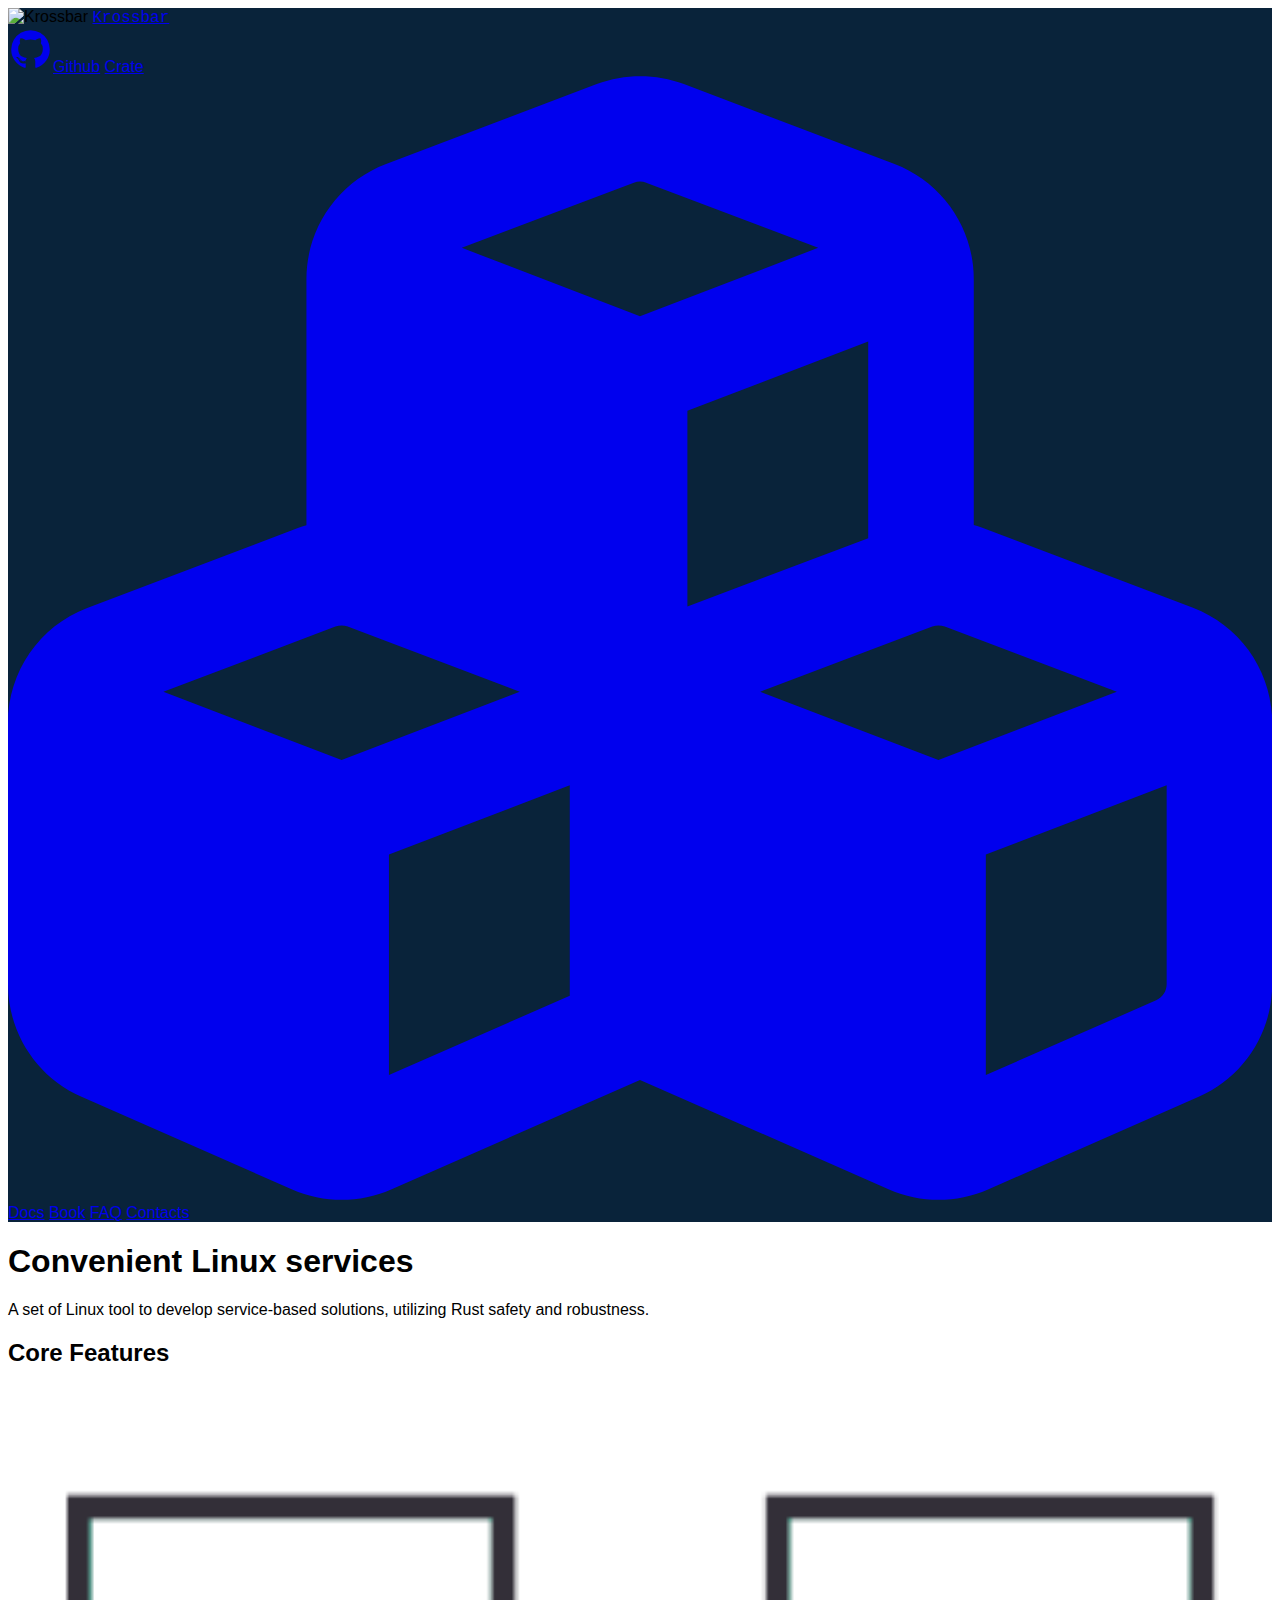
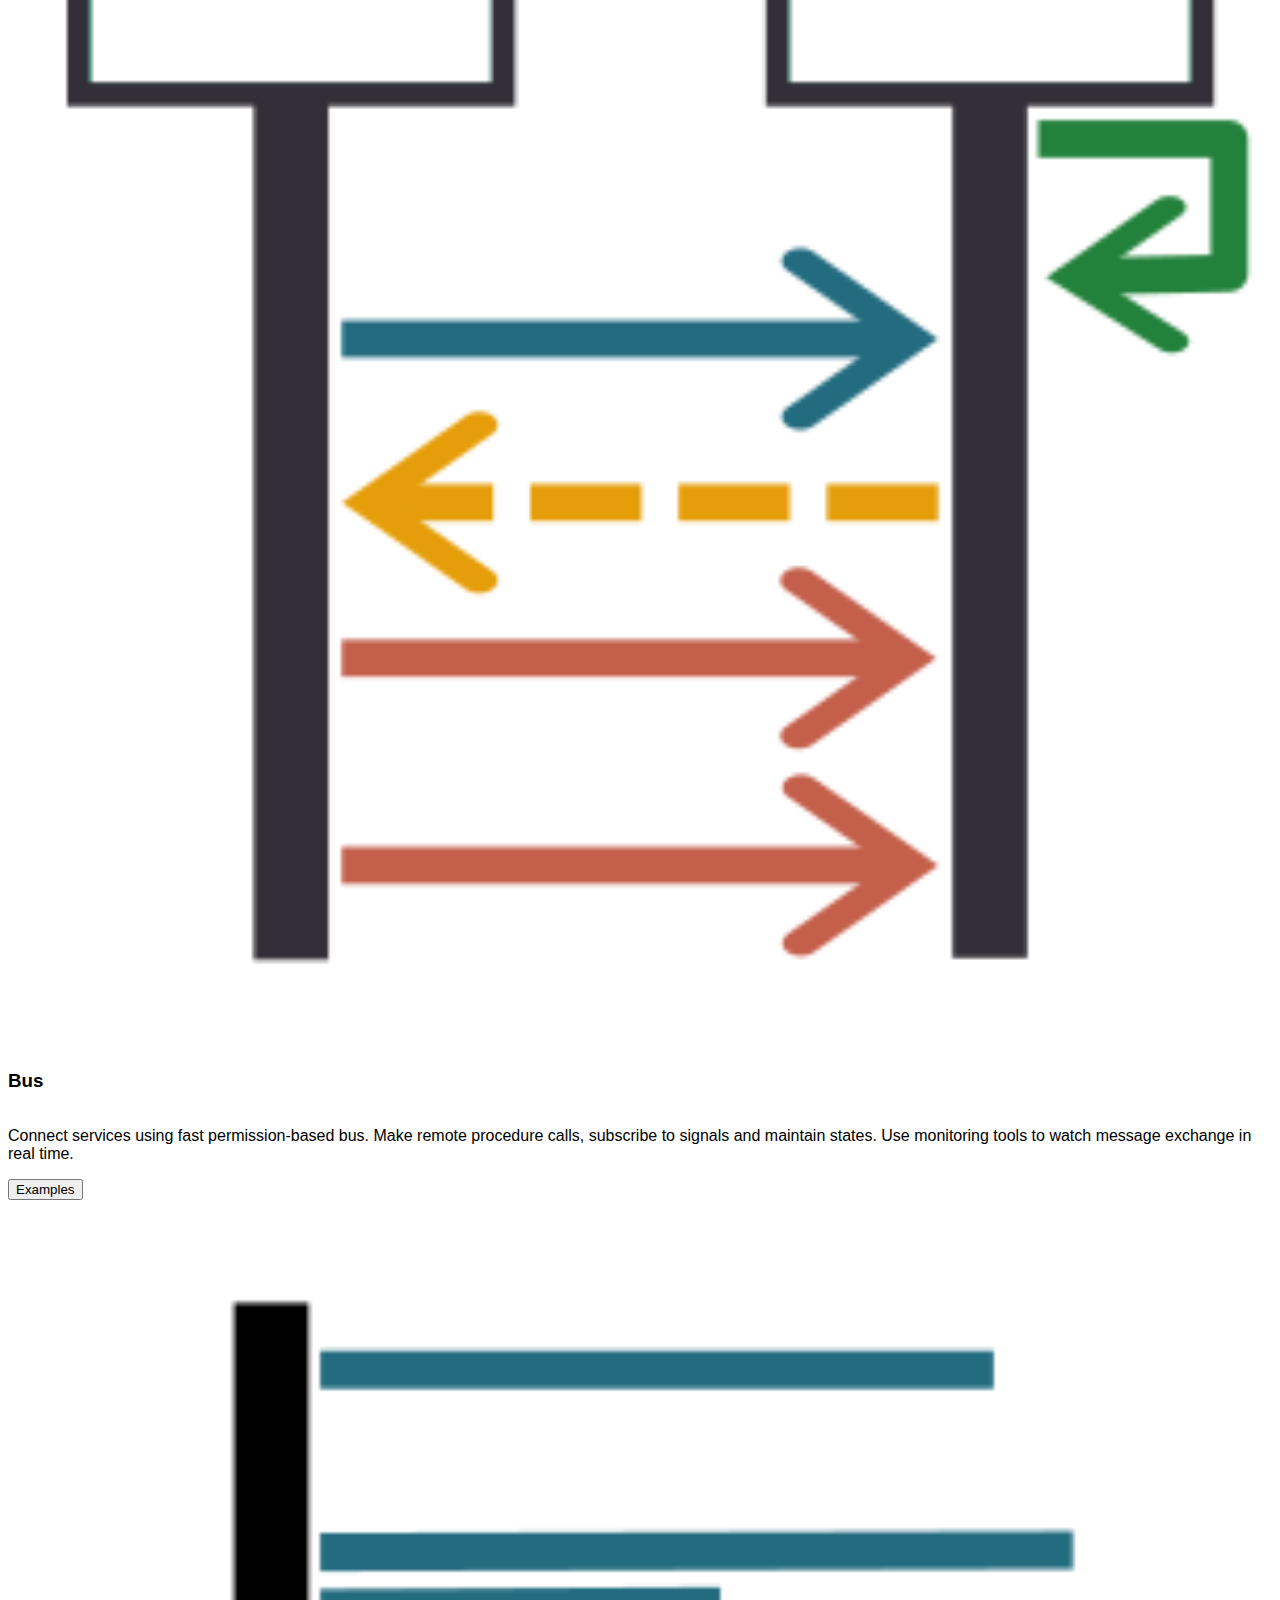
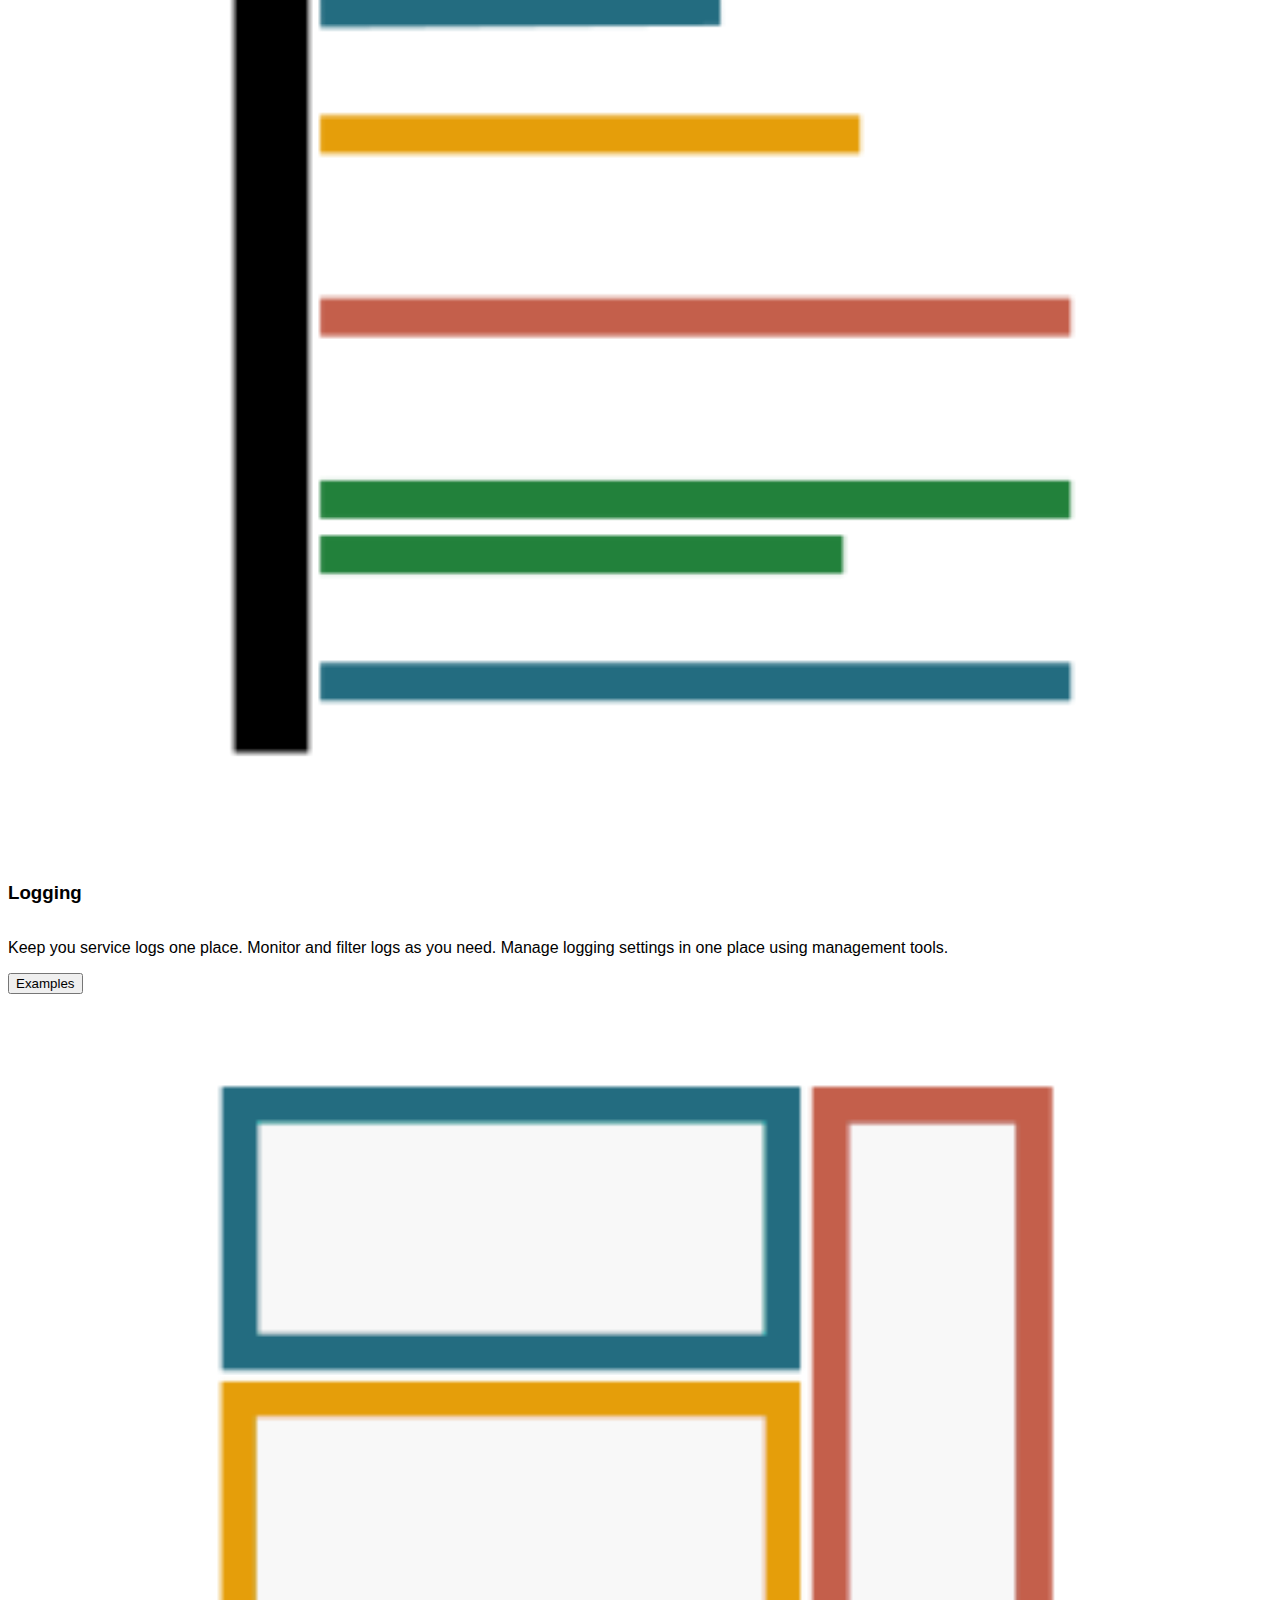
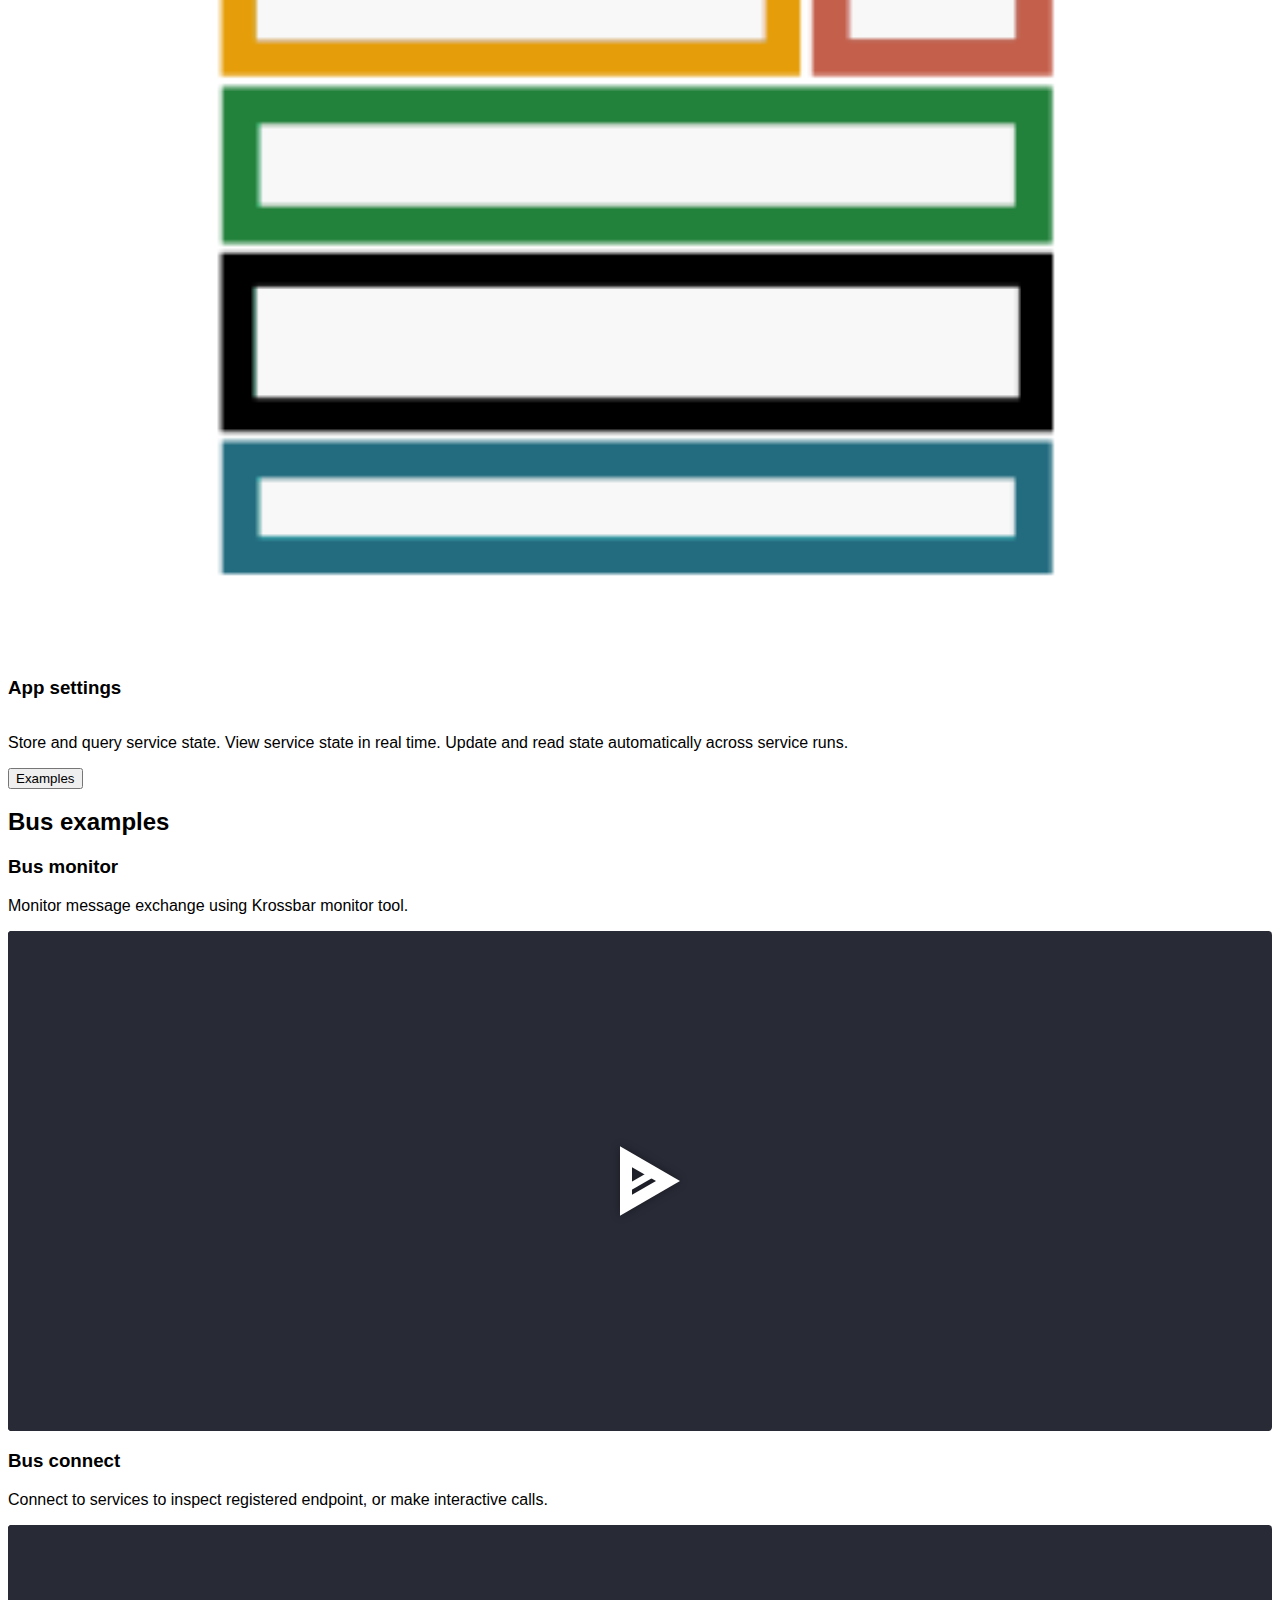
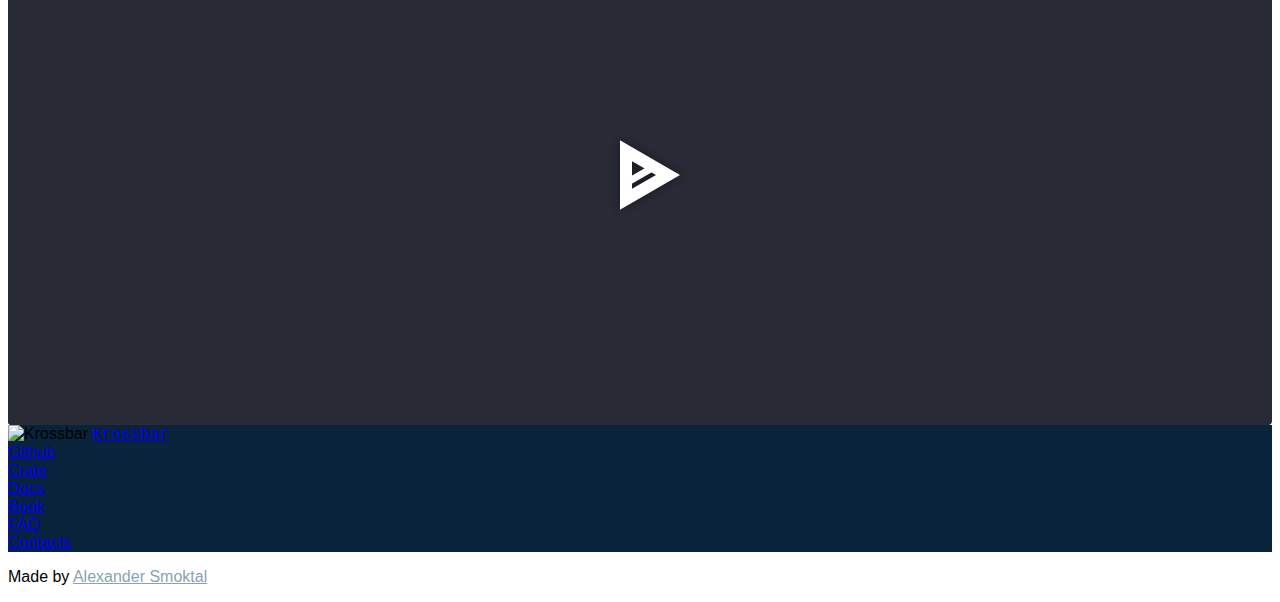
==== commit ae71b285: "Finished layout" ====
--- a/index.html
+++ b/index.html
@@ -49,6 +49,10 @@
         .ap-play-button span {
             display: flex !important;
             justify-content: center;
+        }
+
+        #made-by a {
+            color: rgb(137, 164, 175);
         }
     </style>
     <link rel="preconnect" href="https://fonts.googleapis.com">
@@ -165,22 +169,24 @@
     <section id="demos" class="bg-white py-12">
         <div class="container mx-auto text-center items-center">
             <h2 class="text-3xl font-bold mb-8"><a name="bus-examples">Bus examples</a></h2>
-            <div class="p-4 bg-gray-50 rounded-lg shadow mb-4">
+
+            <div class="bg-gray-50 rounded-lg shadow mb-4">
                 <div class="flex flex-row">
-                    <div class="w-1/3 p-4">
-                        <h3 class="text-xl font-bold mb-4">Bus monitor</h3>
-                        <p class="flex text-xl">Monitor message exchange using Krossbar monitor tool.</p>
+                    <div class="w-1/3 p-6">
+                        <h3 class="text-2xl font-bold mb-4">Bus monitor</h3>
+                        <p class="flex">Monitor message exchange using Krossbar monitor tool.</p>
                     </div>
                     <div class="flex w-2/3 h-fit">
                         <div class="demo-player" id="bus-demo-1"></div>
                     </div>
                 </div>
             </div>
-            <div class="p-4 bg-gray-50 rounded-lg shadow mb-4">
+
+            <div class="bg-gray-50 rounded-lg shadow mb-4">
                 <div class="flex flex-row">
-                    <div class="w-1/3 p-4">
-                        <h3 class="text-xl font-bold mb-4">Bus connect</h3>
-                        <p class="flex text-xl">Connect to services to inspect registered endpoint, or make interactive
+                    <div class="w-1/3 p-6">
+                        <h3 class="text-2xl font-bold mb-4">Bus connect</h3>
+                        <p class="flex">Connect to services to inspect registered endpoint, or make interactive
                             calls.</p>
                     </div>
                     <div class="flex w-2/3 h-fit">
@@ -188,19 +194,44 @@
                     </div>
                 </div>
             </div>
+
         </div>
     </section>
 
     <!-- Footer -->
     <footer id="footer" class="blue text-white py-4">
         <div class="container mx-auto text-center">
-            <p>&copy; 2024 Linux Service Tools</p>
-            <div class="mt-4">
-                <a href="https://github.com/yourproject" class="ml-4">GitHub</a>
-                <a href="https://crates.io/crates/yourproject" class="ml-4">crates.io</a>
-            </div>
+            <div class="grid grid-cols-1 md:grid-cols-10">
+
+                <div class="flex-column col-span-6">
+                    <div class="flex justify-left items-center">
+                        <img src="https://avatars.githubusercontent.com/u/106885693?s=200&v=4" alt="Krossbar"
+                            class="h-12">
+                        <a href="/" class="ml-6 text-4xl title-mono">Krossbar</a>
+                    </div>
+                </div>
+
+                <div class="flex-column text-left col-span-2">
+                    <a href="https://github.com/krossbar-platform"><span class="text-xl">Github</span></a>
+                    <a href="https://crates.io/search?q=krossbar"><span class="text-xl">Crate</span></a>
+                    <a href="https://docs.rs/releases/search?query=krossbar"><span class="text-xl">Docs</span></a>
+                </div>
+
+                <div class="flex-column text-left col-span-2">
+                    <a href="book/"><span class="text-xl">Book</span></a>
+                    <a href="faq/"><span class="text-xl">FAQ</span></a>
+                    <a href="contacts/"><span class="text-xl">Contacts</span></a>
+                </div>
+            </div>
+
         </div>
     </footer>
+
+    <section id="made-by" class="bg-gray-900 text-white py-4">
+        <div class="container mx-auto text-center">
+            <p class="my-1">Made by <a href="https://github.com/alexander-smoktal">Alexander Smoktal</a></p>
+        </div>
+    </section>
 </body>
 
 </html>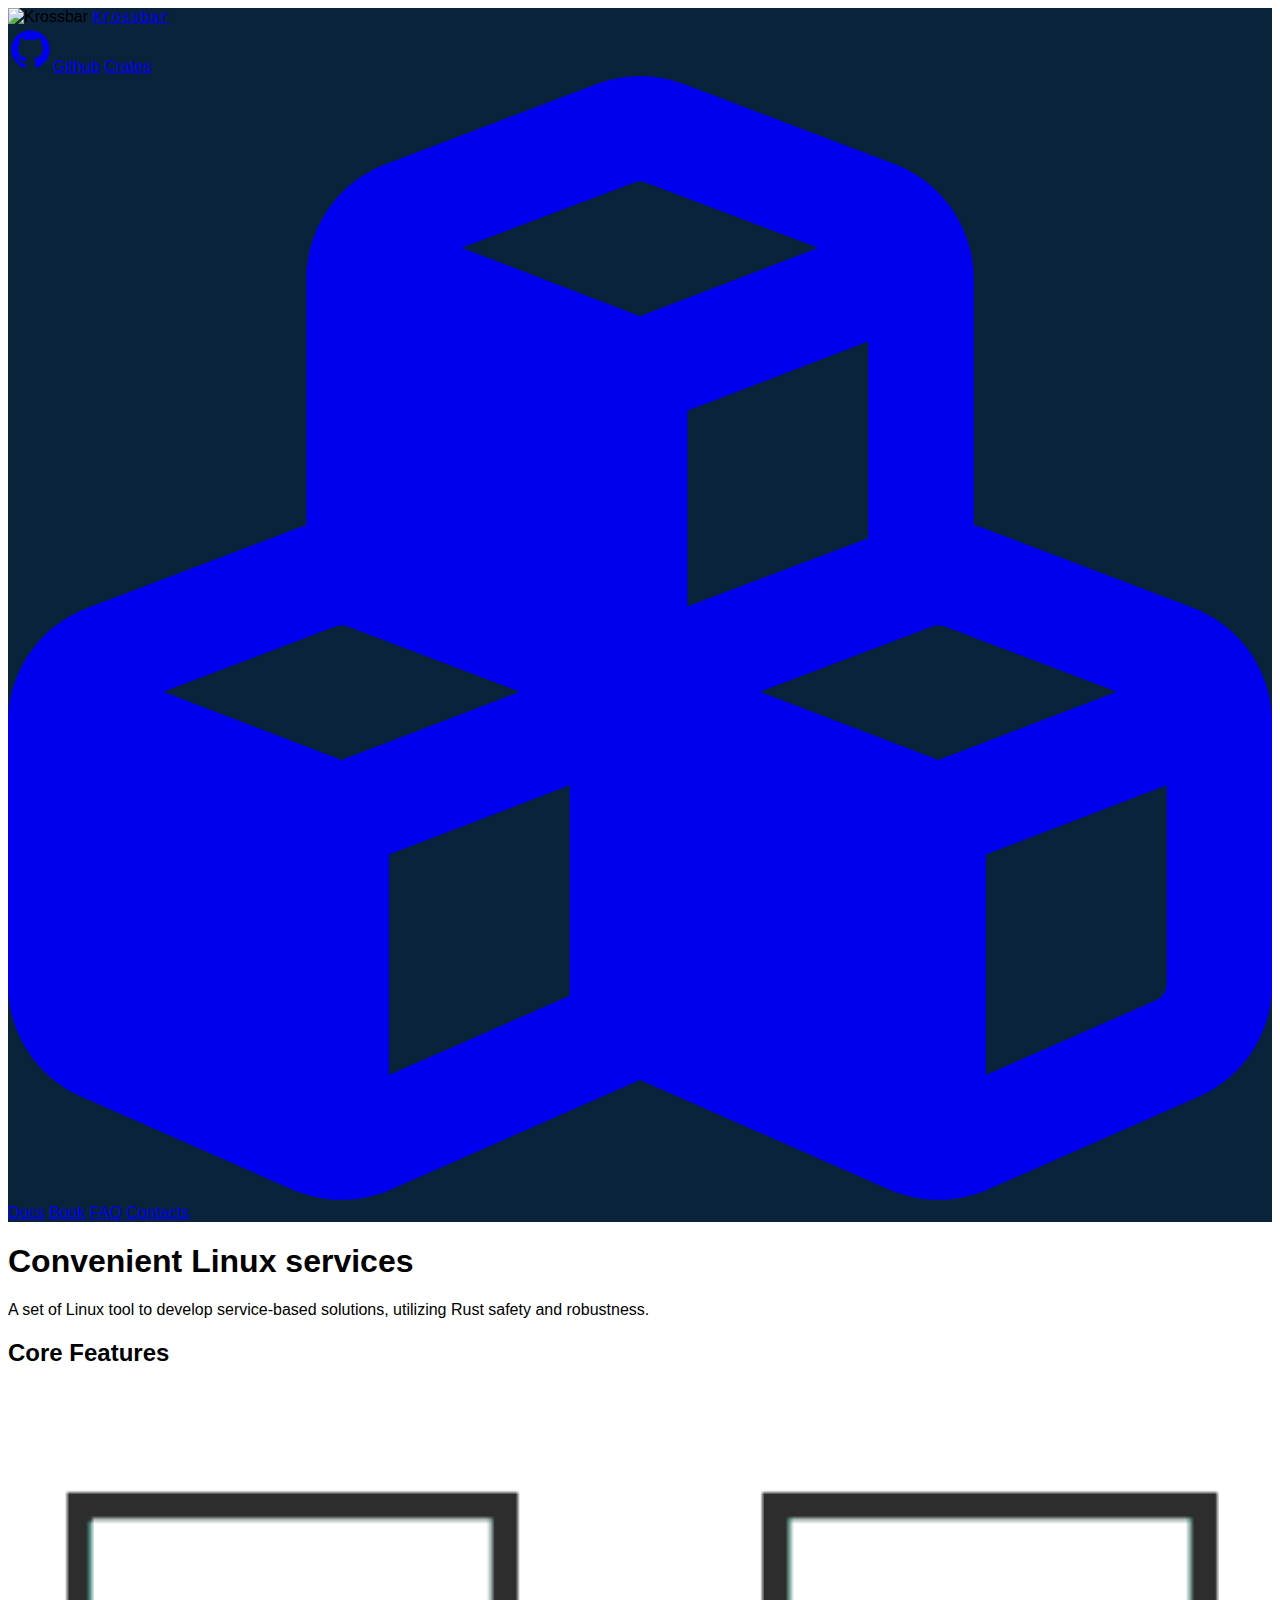
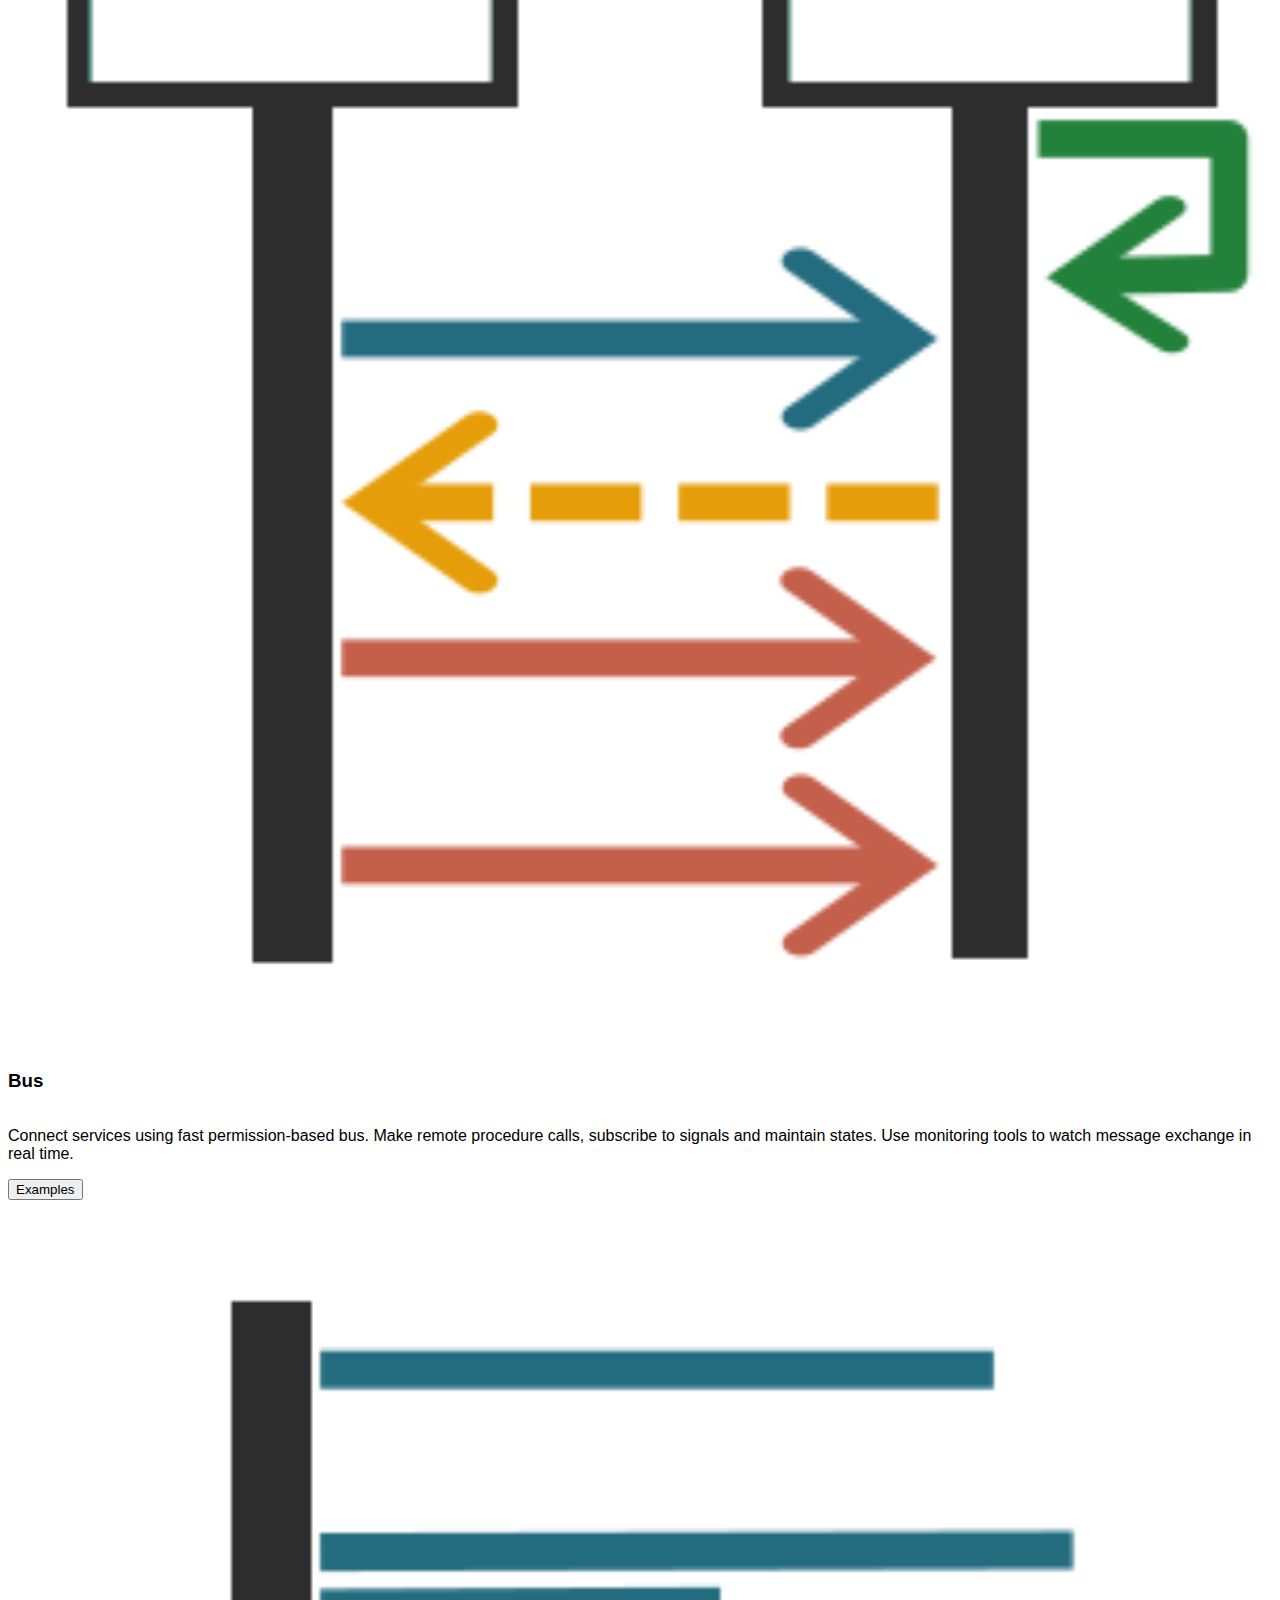
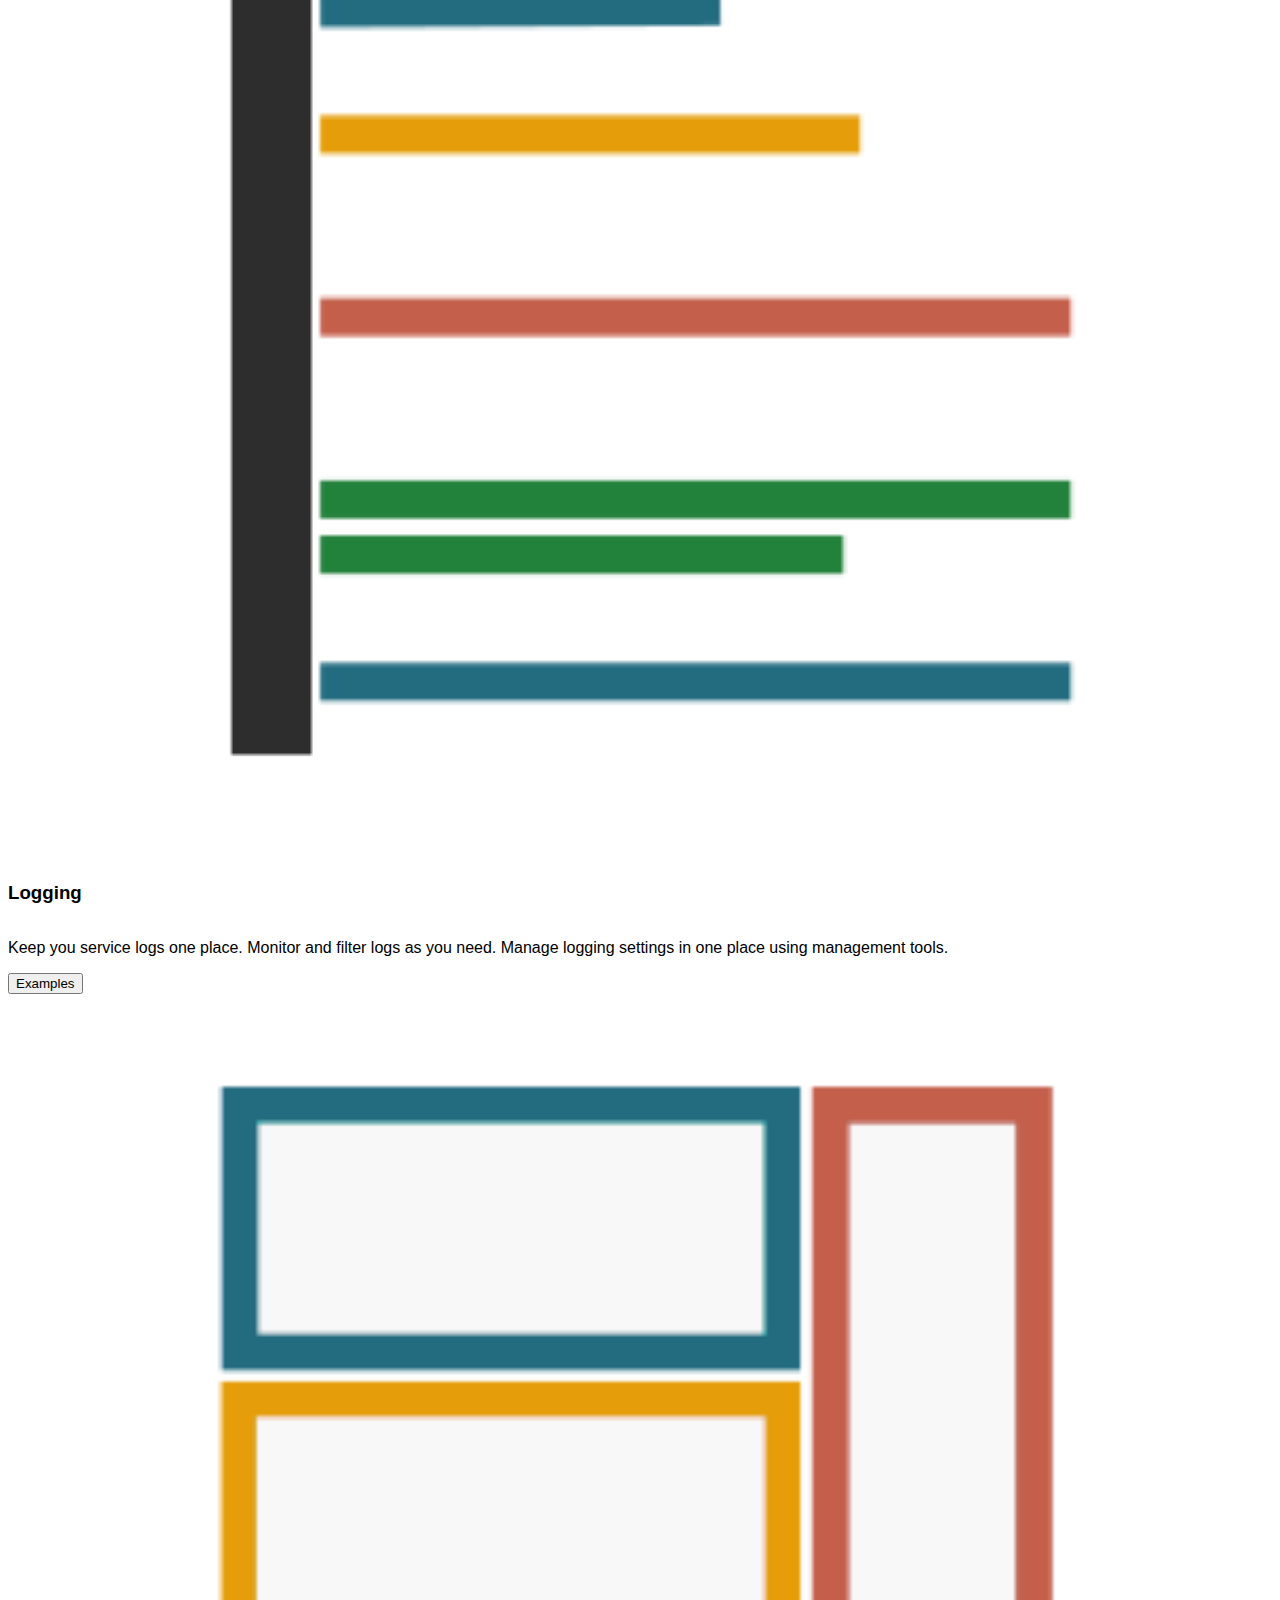
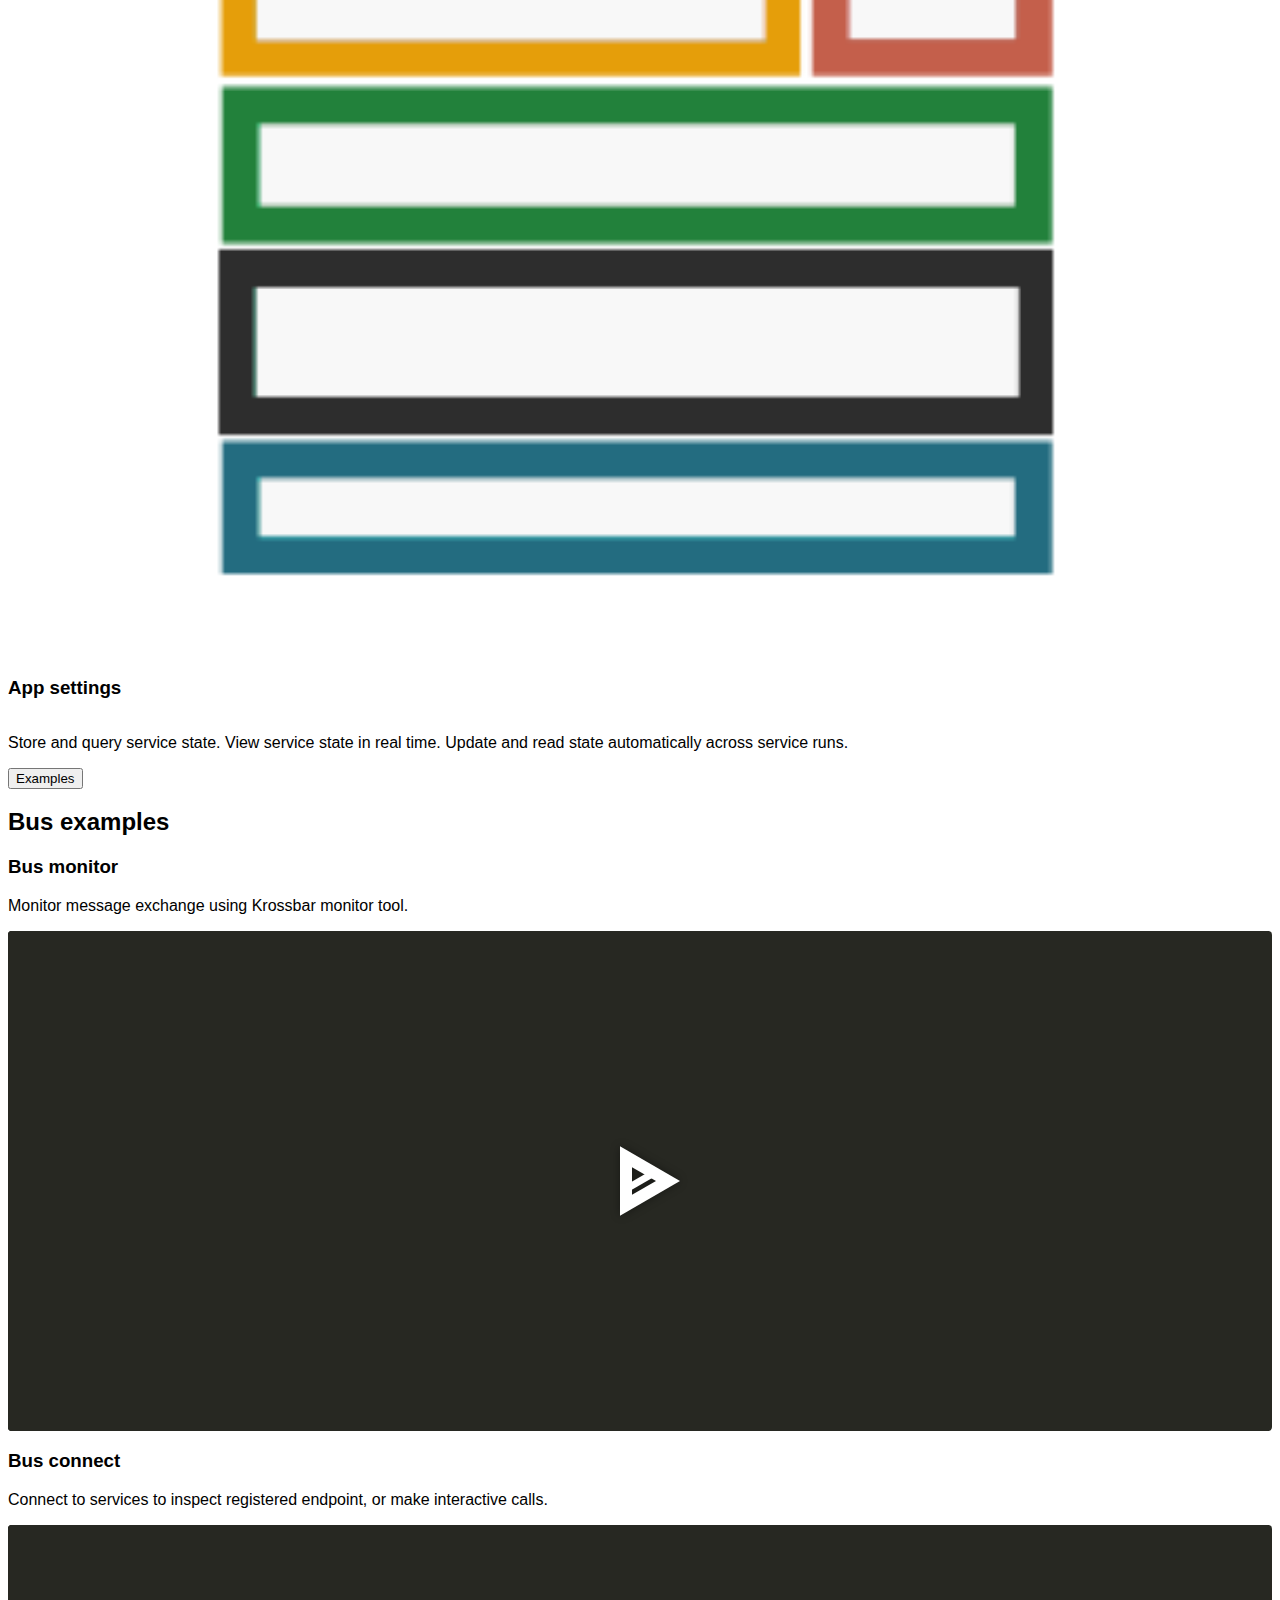
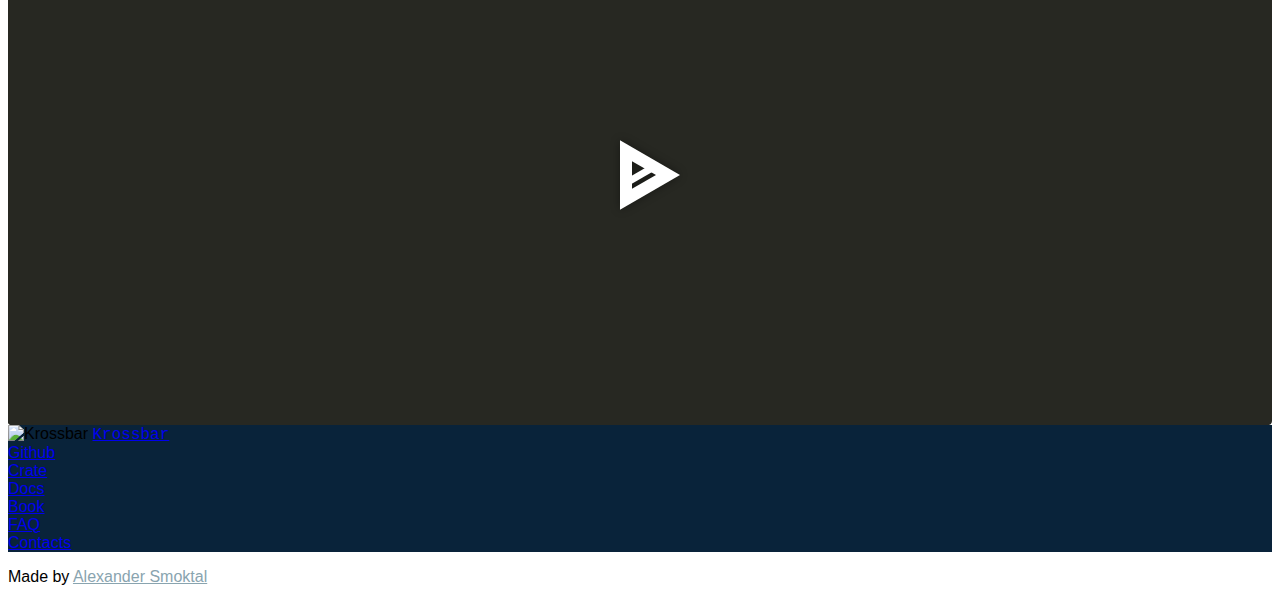
==== commit d141f3a7: "Minor tuning" ====
--- a/index.html
+++ b/index.html
@@ -65,11 +65,11 @@
         var loadDemos = function () {
             AsciinemaPlayer.create('demos/intro.cast', document.getElementById('bus-demo-1'), {
                 loop: true,
-                theme: 'dracula'
+                theme: 'monokai'
             });
             AsciinemaPlayer.create('demos/intro.cast', document.getElementById('bus-demo-2'), {
                 loop: true,
-                theme: 'dracula'
+                theme: 'monokai'
             });
         }
     </script>
@@ -92,7 +92,7 @@
                     </svg><span class="ml-1 text-xl">Github</span></a>
                 <a href="https://crates.io/search?q=krossbar" class="ml-6 flex justify-left items-center"><img
                         class="navbar-logo" src="https://crates.io/assets/cargo.png" role="none" alt=""><span
-                        class="ml-1 text-xl">Crate</span></a>
+                        class="ml-1 text-xl">Crates</span></a>
                 <a href="https://docs.rs/releases/search?query=krossbar"
                     class="ml-6 flex justify-left items-center"><span class="navbar-logo" aria-hidden="true"><svg
                             xmlns="http://www.w3.org/2000/svg"
